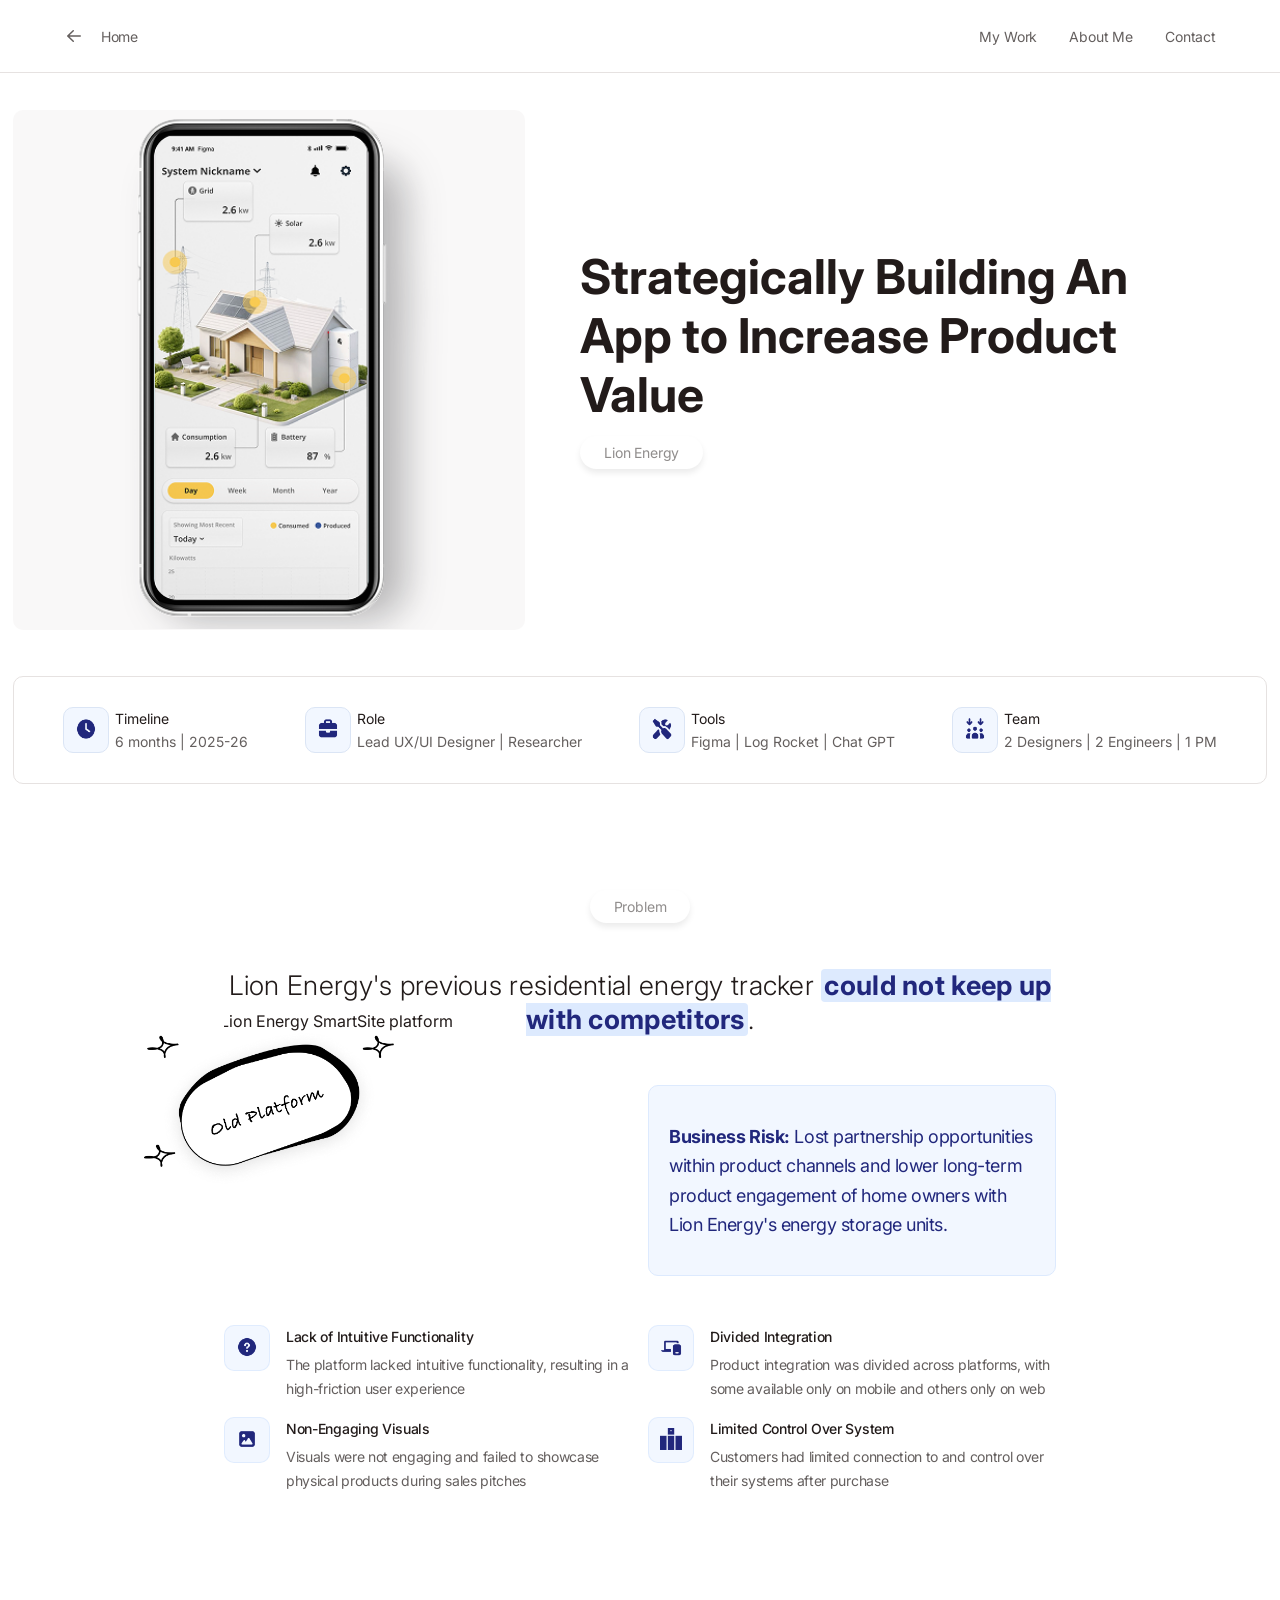
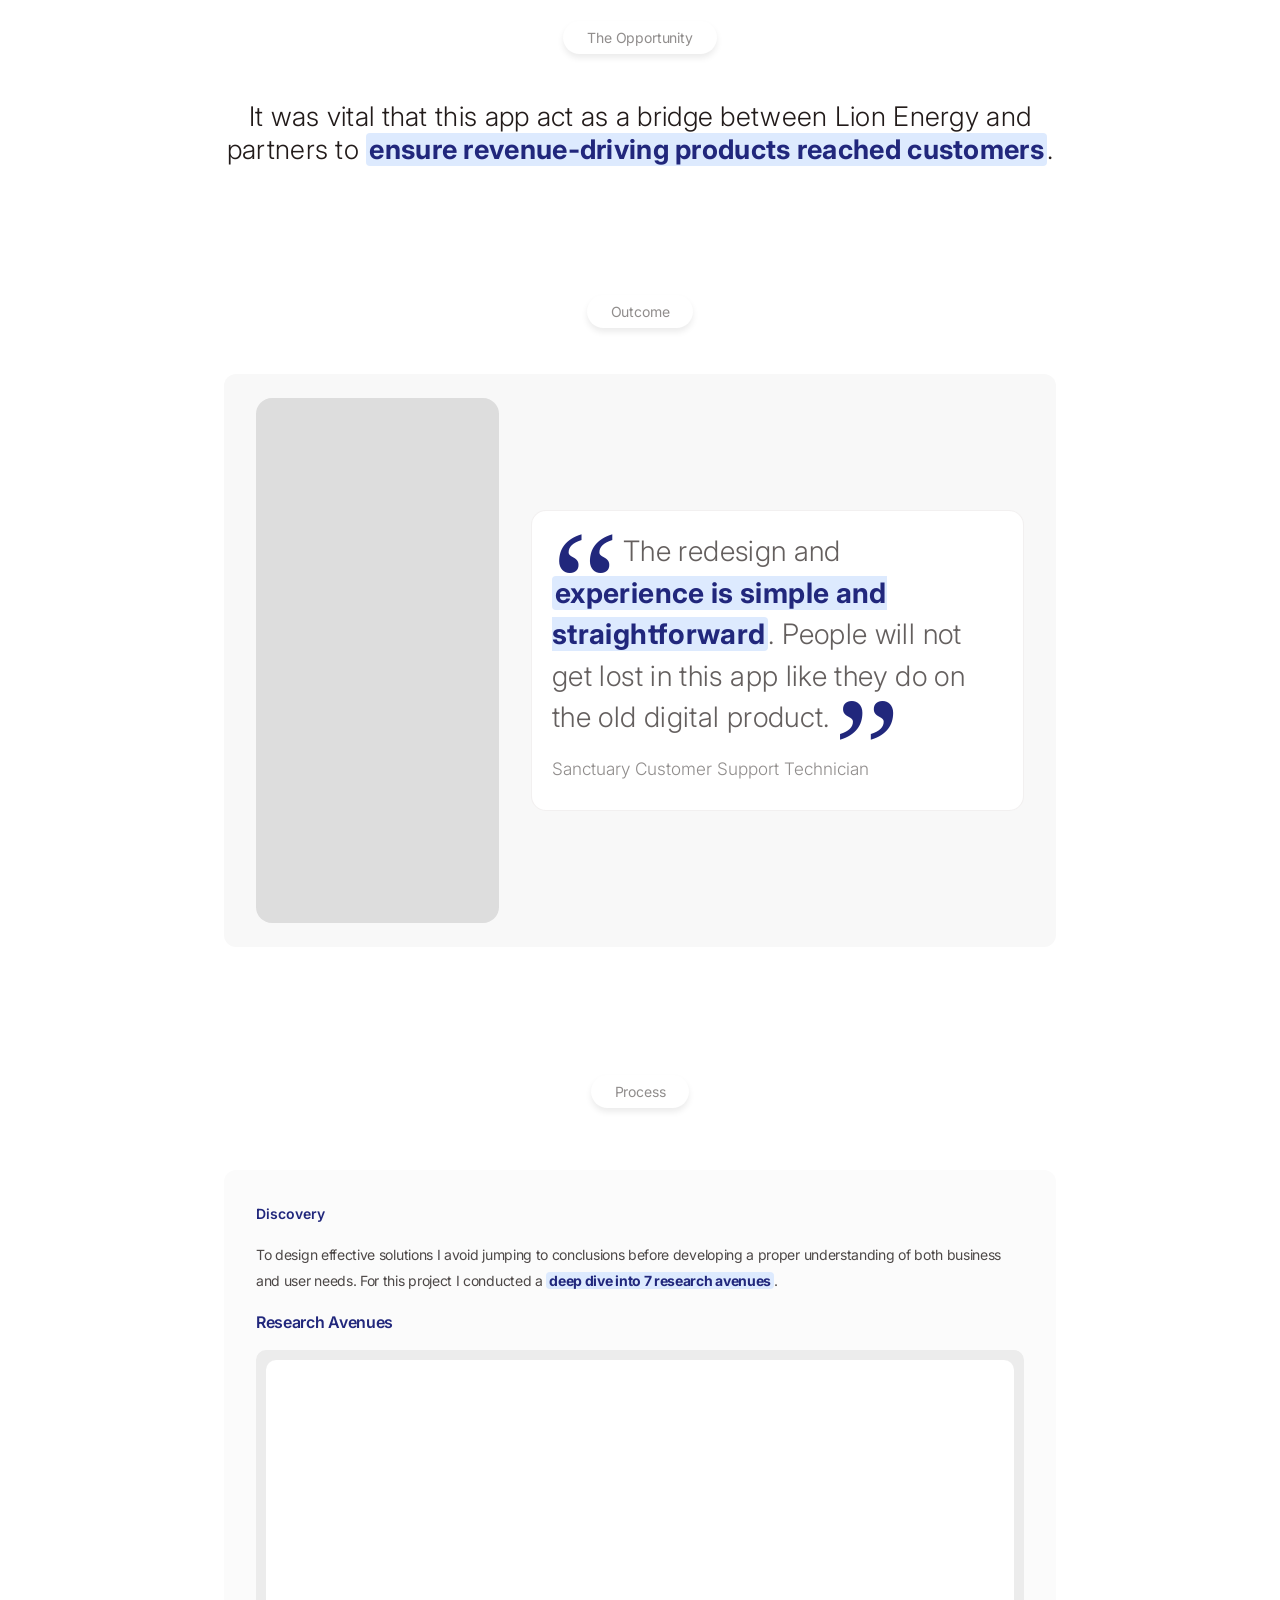
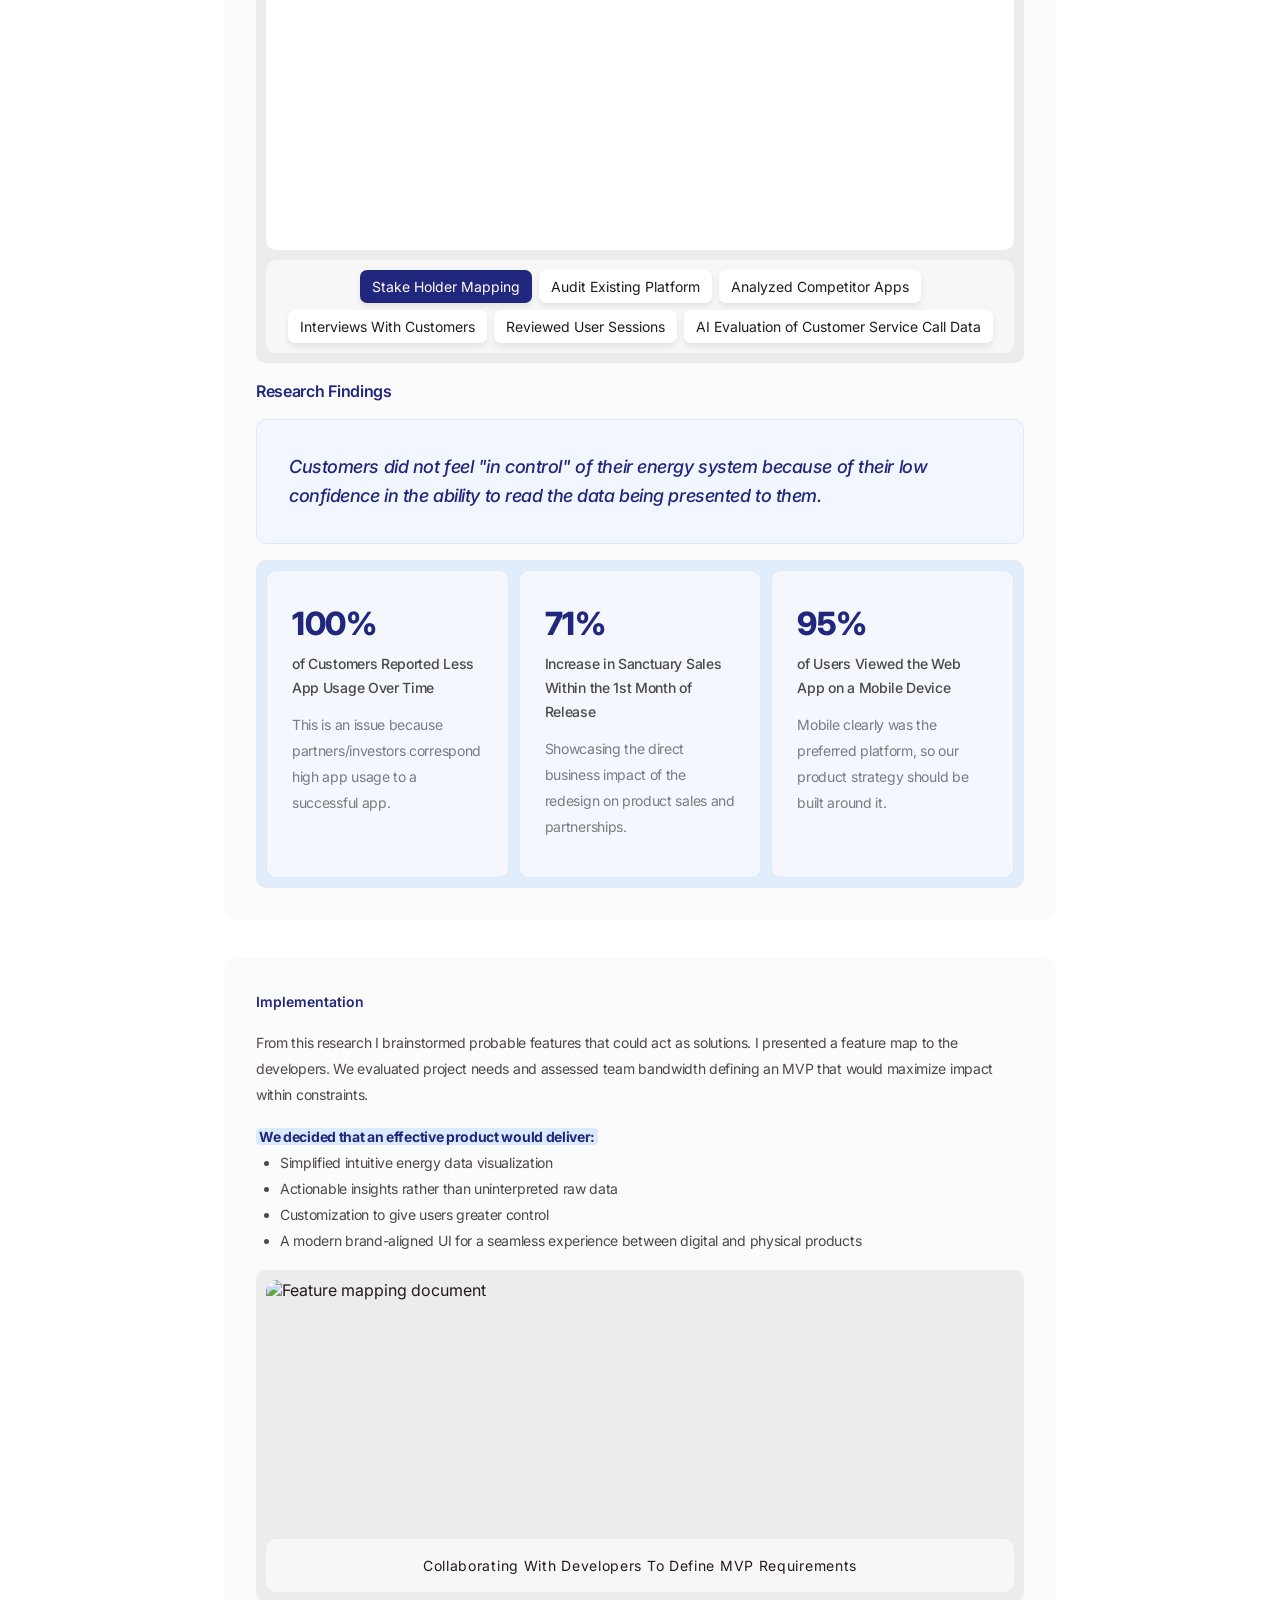
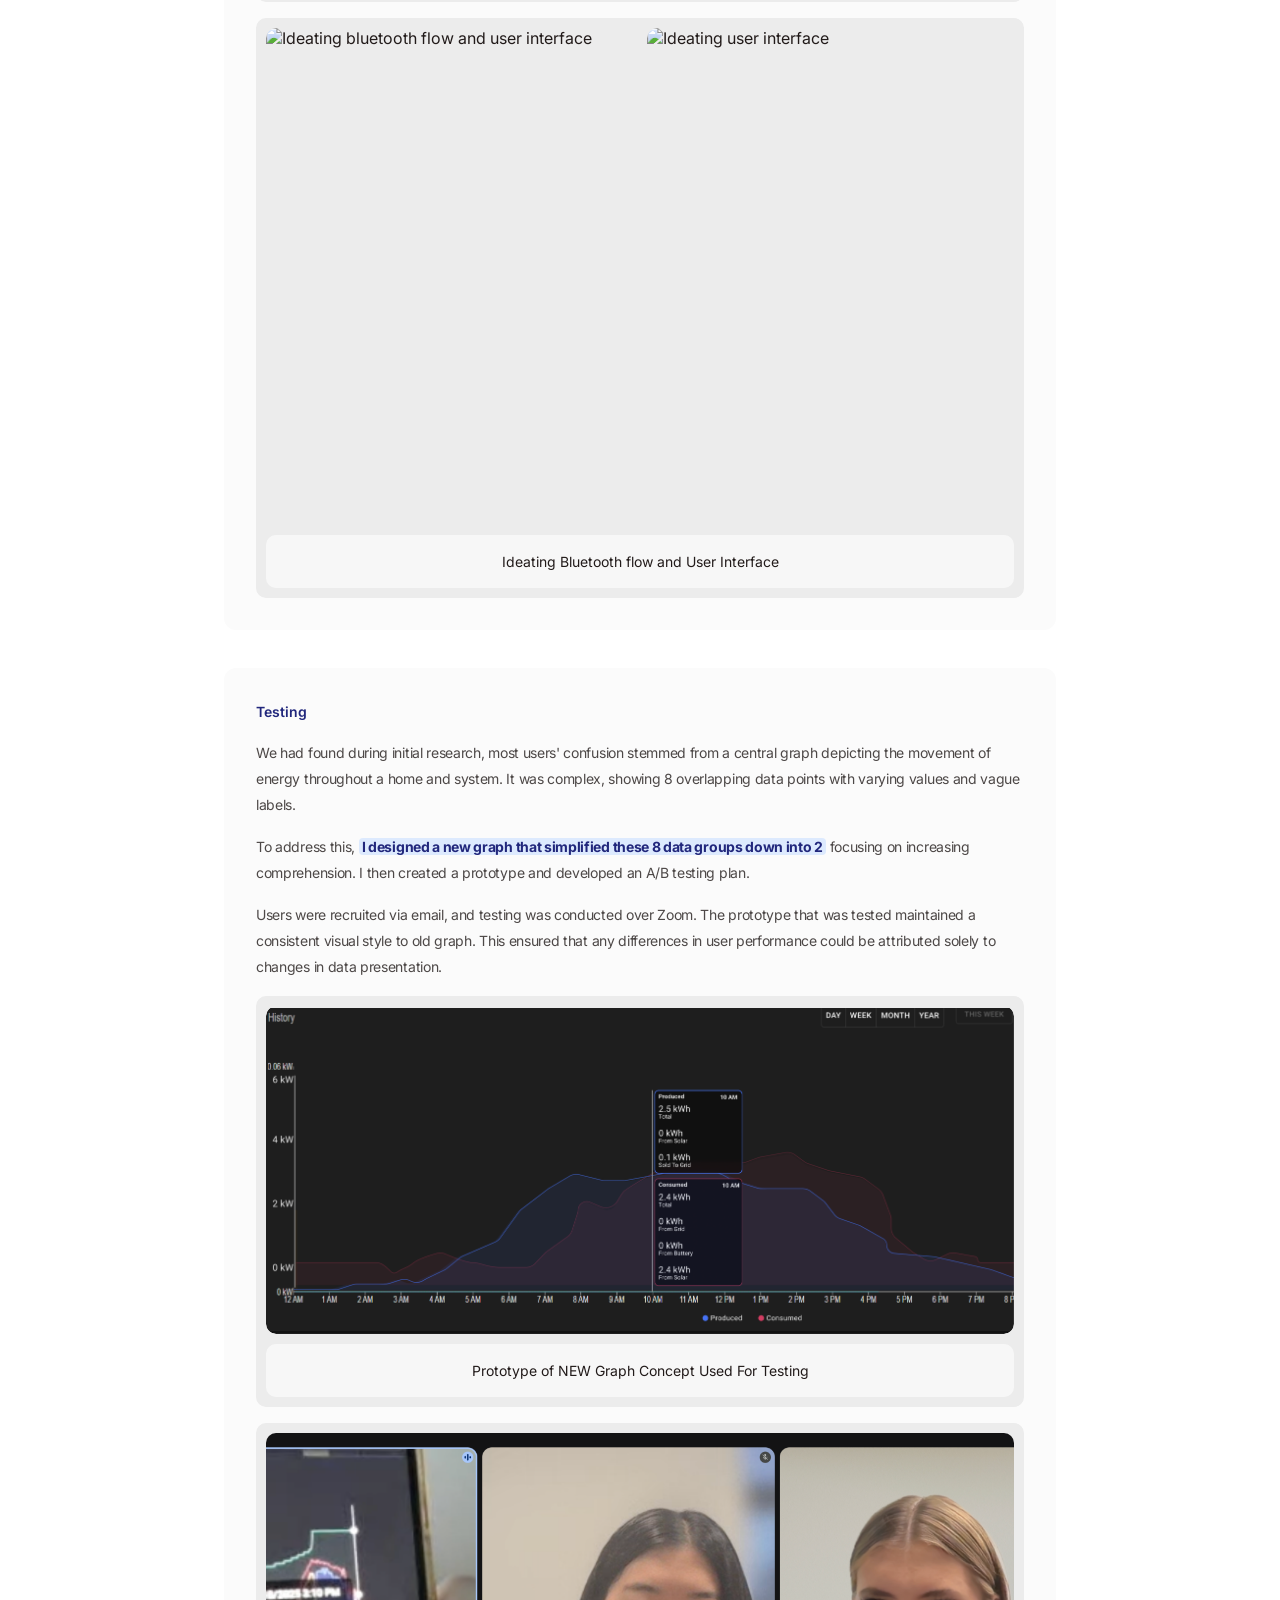
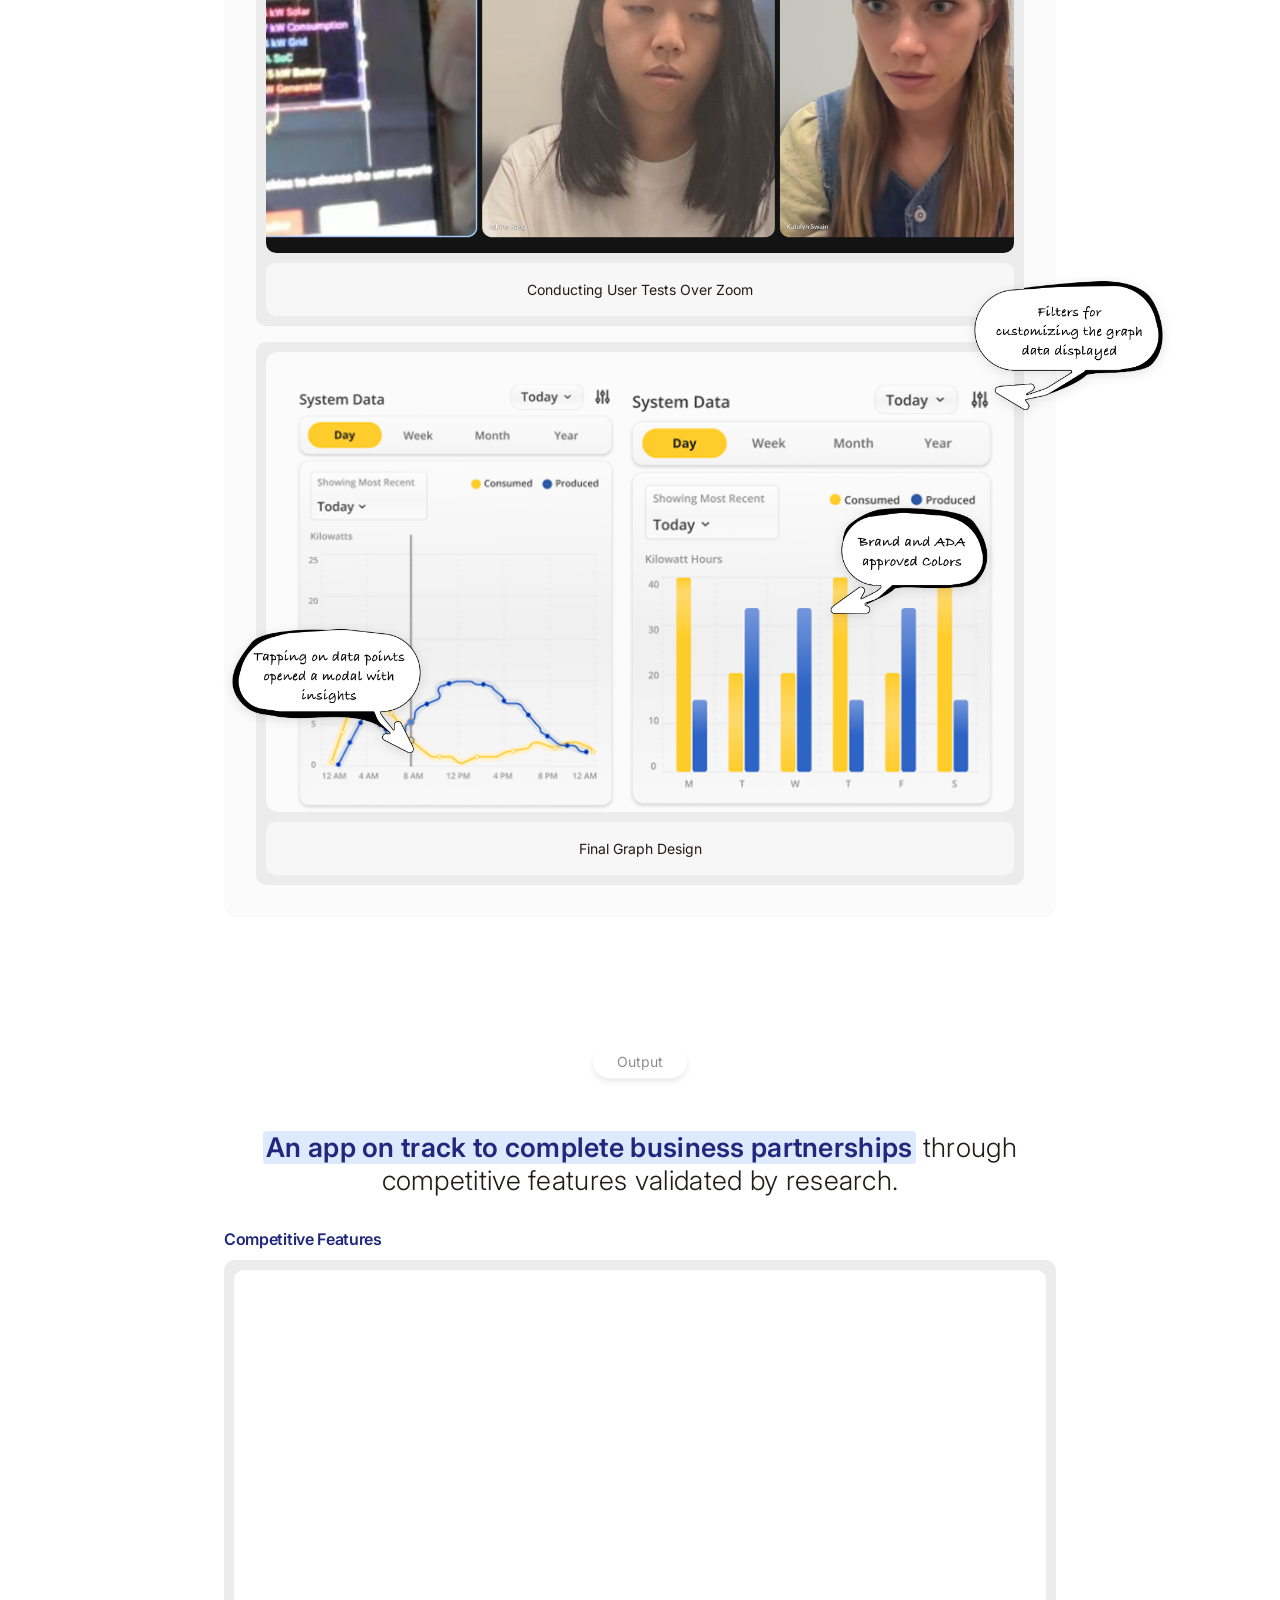
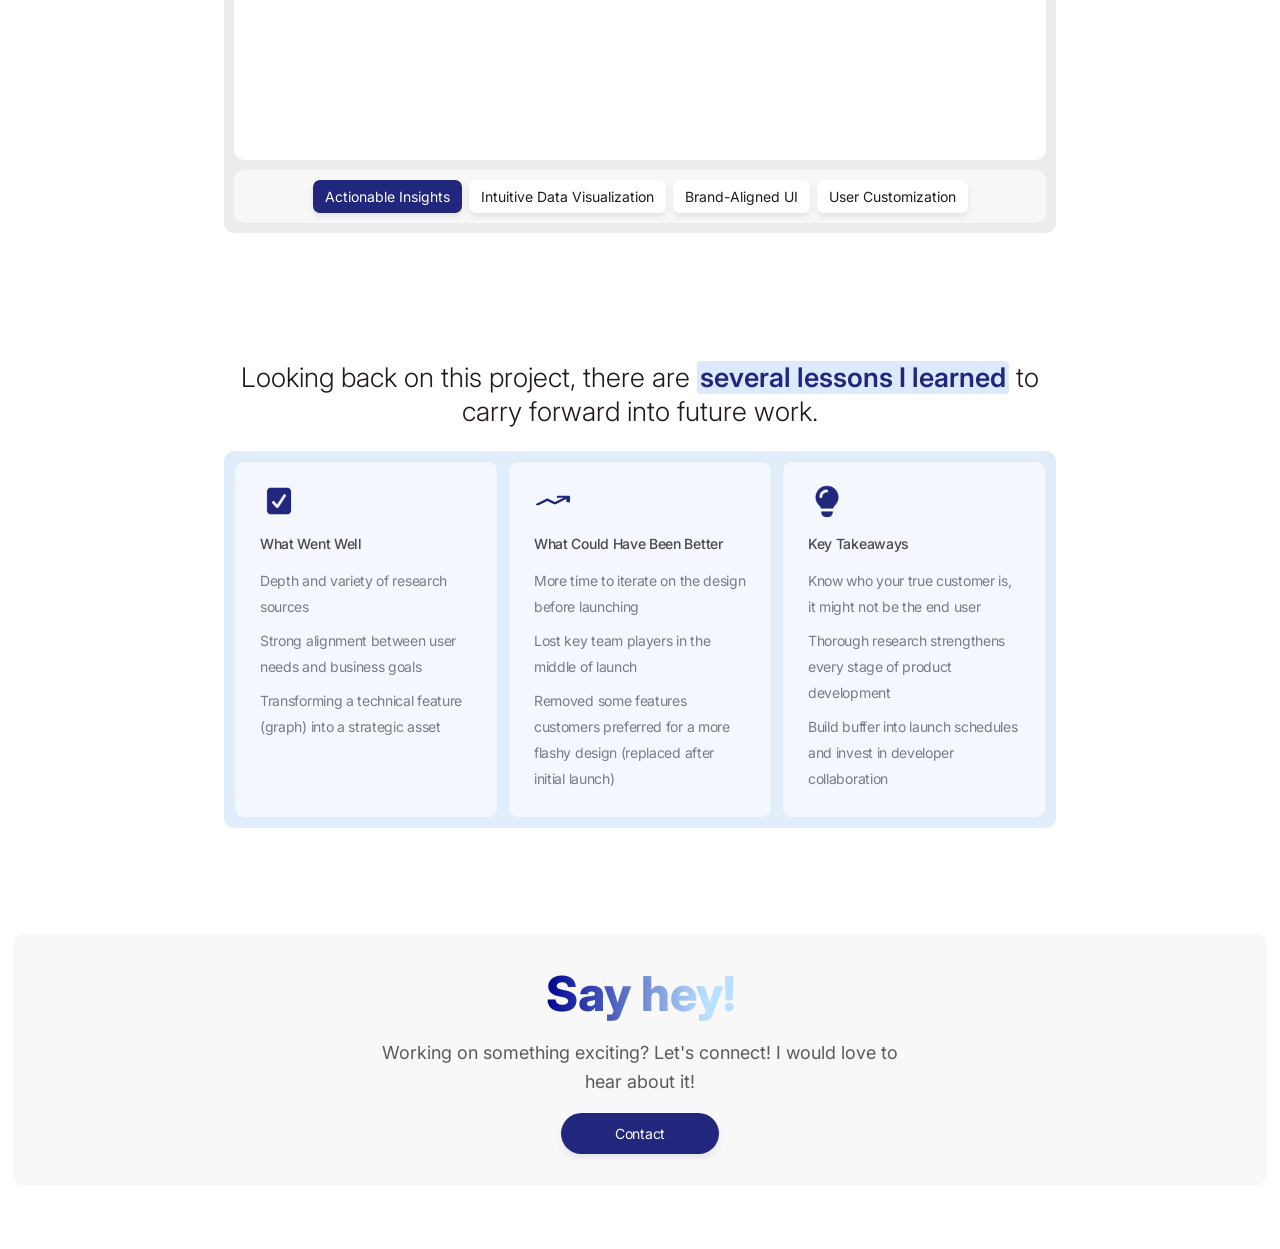
==== lion-energy.html @ 4588ea2a "Initial commit" ====
<!DOCTYPE html>
<html lang="en">
<head>
<meta charset="UTF-8">
<meta name="viewport" content="width=device-width, initial-scale=1.0">
<title>Lion Energy — Product Value | Katelyn.design</title>
<link href="https://fonts.googleapis.com/css2?family=Inter:wght@300;400;500;600;700;800&family=Irish+Grover&display=swap" rel="stylesheet">
<link rel="stylesheet" href="styles.css">
<style>

/* ─── Reset & base ─── */
*, *::before, *::after { box-sizing: border-box; margin: 0; padding: 0; }
body { font-family: 'Inter', sans-serif; background: #fff; color: #221b1a; }
img { display: block; max-width: 100%; }

/* ─── Nav ─── */
.nav {
  display: flex;
  align-items: center;
  justify-content: space-between;
  height: 73px;
  padding: 0 64px;
  border-bottom: 1px solid #e6e2e1;
  background: #fff;
  position: sticky;
  top: 0;
  z-index: 100;
}
.nav__logo {
  display: flex;
  align-items: center;
  gap: 17px;
  font-size: 14px;
  font-weight: 400;
  color: rgba(34,27,26,0.7);
  text-decoration: none;
}
.nav__logo-icon { width: 20px; height: 20px; flex-shrink: 0; }
.nav__links {
  display: flex;
  gap: 32px;
  font-size: 14px;
  color: rgba(34,27,26,0.7);
}
.nav__links a { text-decoration: none; color: inherit; }
.nav__links a:hover { color: #21277c; }

/* ─── Page wrapper ─── */
.case-study {
  display: flex;
  flex-direction: column;
  align-items: center;
  background: #fff;
  width: 100%;
  max-width: 1344px;
  margin: 0 auto;
  gap: 10px;
}

/* ─── Hero ─── */
.cs-hero {
  display: flex;
  align-items: center;
  justify-content: flex-start;
  gap: 55px;
  width: calc(100% - 26px);
  margin: 0 13px;
  padding: 14px 49px 14px 0;
  min-height: 593px;
  overflow: hidden;
  background: #fff;
}
.cs-hero__device {
  display: flex;
  align-items: center;
  justify-content: center;
  width: 512px;
  min-width: 512px;
  height: 520px;
  border-radius: 10px;
  background: linear-gradient(90deg, #f9f8f8 0%, #f9f8f8 100%);
  overflow: hidden;
  flex-shrink: 0;
}
.cs-hero__device img {
  width: auto;
  height: 100%;
  object-fit: contain;
}
.cs-hero__copy {
  display: flex;
  flex-direction: column;
  align-items: flex-start;
  gap: 12px;
  max-width: 709px;
}
.cs-hero__heading {
  font-size: 48px;
  font-weight: 700;
  line-height: normal;
  color: #221b1a;
}
.pill {
  display: inline-block;
  background: #fff;
  box-shadow: 0 4px 6px rgba(0,0,0,0.08);
  border-radius: 9999px;
  padding: 8px 24px;
  font-size: 14px;
  font-weight: 400;
  color: rgba(34,27,26,0.5);
  align-self: flex-start;
  white-space: nowrap;
  position: relative;
  z-index: 1;
}

/* ─── Meta bar ─── */
.cs-meta {
  display: flex;
  align-items: center;
  justify-content: space-between;
  width: calc(100% - 26px);
  margin: 0 13px;
  padding: 14px 49px;
  border: 1px solid #E6E2E1;
  border-radius: 10px;
  min-height: 106px;
  flex-shrink: 0;
}
.cs-meta__item {
  display: flex;
  align-items: center;
  gap: 6px;
  padding: 16px 0;
}
.cs-meta__icon {
  width: 46px;
  height: 46px;
  background: #f2f7ff;
  border: 1px solid #dbe5f5;
  border-radius: 10px;
  display: flex;
  align-items: flex-end;
  justify-content: flex-end;
  padding: 11px;
  flex-shrink: 0;
}
.cs-meta__icon img { width: 24px; height: 24px; }
.cs-meta__text { display: flex; flex-direction: column; gap: 3px; }
.cs-meta__label { font-size: 14px; font-weight: 400; color: #221b1a; line-height: 20px; }
.cs-meta__value { font-size: 14px; font-weight: 400; color: rgba(34,27,26,0.7); line-height: 20px; }

/* ─── Content column ─── */
.cs-content {
  display: flex;
  flex-direction: column;
  gap: 64px;
  padding: 64px 0;
  width: 896px;
}

/* ─── Section card ─── */
.cs-section {
  display: flex;
  flex-direction: column;
  align-items: center;
  gap: 22px;
  padding: 32px;
  background: #fff;
  border-radius: 12px;
  width: 100%;
  position: relative;
}
.cs-section__heading {
  font-size: 27px;
  font-weight: 300;
  line-height: 33.75px;
  letter-spacing: 0.2966px;
  color: #221b1a;
  text-align: center;
  width: 100%;
  position: relative;
  z-index: 1;
}
.cs-section__heading strong { font-weight: 700; color: #21277c; background-color: #ddeafe; border-radius: 4px; padding: 0 3px; }
.cs-section__heading em { font-style: normal; font-weight: 600; color: #21277c; background-color: #ddeafe; border-radius: 4px; padding: 0 3px; }

/* ─── Problem two-col ─── */
.cs-two-col {
  display: flex;
  gap: 22px;
  align-items: center;
  width: 100%;
  height: 244px;
}
.cs-two-col__img {
  position: relative;
  width: 383px;
  min-width: 383px;
  height: 340px;
  border-radius: 10px;
  overflow: hidden;
  flex-shrink: 0;
}
.cs-two-col__img img { width: 100%; height: 100%; object-fit: cover; object-position: left; }

/* ─── Blue callout ─── */
.cs-callout {
  background: #f2f7ff;
  border: 0.5px solid #ddeafe;
  border-radius: 10px;
  padding: 32px;
  flex: 1;
  min-width: 0;
  display: flex;
  align-items: center;
  justify-content: center;
  height: 191px;
}
.cs-callout p {
  font-size: 18px;
  font-weight: 500;
  line-height: 29.25px;
  color: #21277c;
  width: 100%;
}
.cs-callout p strong { font-weight: 700; }

/* ─── Problem items 2x2 ─── */
.cs-problems-2col {
  display: flex;
  gap: 16px;
  width: 100%;
}
.cs-problems-col {
  display: flex;
  flex-direction: column;
  gap: 16px;
  flex: 1;
  min-width: 0;
}
.cs-problem-item {
  display: flex;
  gap: 16px;
  align-items: flex-start;
}
.cs-problem-icon {
  width: 46px;
  height: 46px;
  background: #f2f7ff;
  border: 1px solid rgba(221,234,254,0.81);
  border-radius: 10px;
  display: flex;
  align-items: flex-end;
  justify-content: flex-end;
  padding: 11px;
  flex-shrink: 0;
}
.cs-problem-icon img { width: 24px; height: 24px; object-fit: contain; }
.cs-problem-text { display: flex; flex-direction: column; gap: 4px; flex: 1; min-width: 0; }
.cs-problem-text h4 {
  font-size: 14px;
  font-weight: 500;
  line-height: 24px;
  color: #221b1a;
  letter-spacing: -0.3125px;
}
.cs-problem-text p {
  font-size: 14px;
  font-weight: 400;
  line-height: 24px;
  color: rgba(34,27,26,0.7);
  letter-spacing: -0.3125px;
}

/* ─── Outcome / testimonial ─── */
.cs-testimonial-box {
  background: #f8f8f8;
  border-radius: 12px;
  padding: 24px 32px;
  width: 100%;
  display: flex;
  align-items: stretch;
  justify-content: center;
  gap: 32px;
  position: relative;
}
.cs-testimonial-video {
  width: 243px;
  min-width: 243px;
  height: 525px;
  background: #ddd;
  border-radius: 16px;
  overflow: hidden;
  flex-shrink: 0;
}
.cs-testimonial-video video,
.cs-testimonial-video img { width: 100%; height: 100%; object-fit: cover; }
.cs-testimonial-quote-wrap {
  position: relative;
  flex: 1;
  min-width: 0;
  display: flex;
  flex-direction: column;
  align-items: flex-start;
  justify-content: center;
  background: #fff;
  border: 1px solid rgba(230,226,225,0.5);
  border-radius: 15px;
  padding: 20px;
  align-self: center;
}
.cs-testimonial-open {
  display: inline;
  font-family: 'Irish Grover', cursive;
  font-size: 150px;
  line-height: 0;
  color: #21277c;
  pointer-events: none;
  vertical-align: middle;
  position: relative;
  top: 0.2em;
  margin-right: 4px;
}
.cs-testimonial-close {
  display: inline;
  font-family: 'Irish Grover', cursive;
  font-size: 150px;
  line-height: 0;
  color: #21277c;
  pointer-events: none;
  vertical-align: middle;
  position: relative;
  top: 0.2em;
  margin-left: 4px;
  transform: scaleX(-1);
}
.cs-testimonial-text {
  font-size: 28.182px;
  font-weight: 300;
  line-height: 41.477px;
  color: rgba(34, 27, 26, 0.7);
  text-align: left;
  letter-spacing: 0.3645px;
  position: relative;
  z-index: 1;
  max-width: 440px;
}
.cs-testimonial-text strong { font-weight: 700; color: #21277c; background-color: #ddeafe; border-radius: 4px; padding: 0 3px; }
.cs-testimonial-cite {
  display: block;
  font-size: 17.205px;
  font-weight: 300;
  line-height: 41.477px;
  color: rgba(34, 27, 26, 0.5);
  text-align: left;
  position: relative;
  z-index: 1;
  margin-top: 10px;
}

/* ─── Process section ─── */
.cs-section--process {
  display: flex;
  flex-direction: column;
  gap: 38px;
  align-items: flex-start;
  padding: 32px;
  border-radius: 32px;
  background: #fff;
  width: 100%;
}
.cs-process-label {
  display: flex;
  align-items: center;
  justify-content: center;
  width: 100%;
}
.cs-process-block {
  background: #fbfbfb;
  border-radius: 12px;
  padding: 32px;
  display: flex;
  flex-direction: column;
  gap: 16px;
  width: 100%;
  position: relative;
}
.cs-process-block__title {
  font-size: 14px;
  font-weight: 600;
  color: #221b1a;
  line-height: 24px;
}
.cs-process-block__title--blue { color: #21277c; }
.cs-process-block__body {
  font-size: 14px;
  font-weight: 400;
  color: rgba(34,27,26,0.8);
  line-height: 26px;
  letter-spacing: -0.3125px;
}
.cs-process-block__body strong { font-weight: 700; color: #21277c; background-color: #ddeafe; border-radius: 4px; padding: 0 3px; }

/* body text highlight */
.hl {
  background: rgba(221,234,254,0.81);
  border-radius: 6px;
  padding: 0 3px;
}

/* research findings quote card */
.cs-quote-card {
  background: linear-gradient(90deg, #f2f7ff 0%, #f2f7ff 100%);
  border: 1px solid #ddeafe;
  border-radius: 10px;
  padding: 32px;
  width: 100%;
}
.cs-quote-card p {
  font-size: 18px;
  font-weight: 500;
  font-style: italic;
  line-height: 29.25px;
  color: #21277c;
  letter-spacing: -0.4395px;
}

/* ─── Data stats ─── */
.cs-stats-outer {
  background: #e2edfc;
  border-radius: 10px;
  padding: 10px;
  display: flex;
  gap: 10px;
  width: 100%;
  flex-wrap: wrap;
}
.cs-stat-card {
  background: rgba(255,255,255,0.64);
  border: 1px solid #ddeafe;
  border-radius: 10px;
  padding: 37px 25px 37px 25px;
  flex: 1;
  min-width: 200px;
  display: flex;
  flex-direction: column;
  gap: 12px;
  align-items: flex-start;
  text-align: left;
  height: auto;
}
.cs-stat-card__number {
  font-size: 32px;
  font-weight: 800;
  color: #21277c;
  line-height: 1;
  letter-spacing: -0.44px;
}
.cs-stat-card__label {
  font-size: 14px;
  font-weight: 500;
  color: rgba(34,27,26,0.8);
  line-height: 24px;
  letter-spacing: -0.31px;
  max-width: 221px;
}
.cs-stat-card__desc {
  font-size: 14px;
  font-weight: 400;
  color: rgba(0,0,0,0.5);
  line-height: 26px;
  letter-spacing: -0.31px;
  max-width: 210px;
}

/* ─── Picture / tabs ─── */
.cs-picture {
  background: #ececec;
  border-radius: 10px;
  padding: 10px;
  display: flex;
  flex-direction: column;
  gap: 10px;
  width: 100%;
}
.cs-picture__img {
  width: 100%;
  border-radius: 10px;
  overflow: hidden;
  min-height: 350px;
  position: relative;
  background: #ffffff;
}
.cs-picture__img img {
  width: 100%;
  height: 100%;
  object-fit: cover;
  border-radius: 10px;
  display: block;
}
.cs-picture__tabs {
  background: rgba(255,255,255,0.62);
  border-radius: 10px;
  padding: 10px 14px;
  display: flex;
  flex-wrap: wrap;
  gap: 7px;
  align-items: center;
  justify-content: center;
}
.cs-tab {
  background: #fff;
  box-shadow: 0 4px 6px rgba(0,0,0,0.08);
  border-radius: 7px;
  padding: 8px 12px;
  font-size: 14px;
  font-weight: 400;
  color: #221b1a;
  cursor: pointer;
  border: none;
  white-space: nowrap;
  font-family: 'Inter', sans-serif;
  text-align: center;
}
.cs-tab.active {
  background: #21277c;
  color: #fff;
}

/* ─── Implementation image blocks ─── */
.cs-img-block {
  background: #ececec;
  border-radius: 10px;
  padding: 10px;
  display: flex;
  flex-direction: column;
  gap: 10px;
  width: 100%;
  overflow: hidden;
}
.cs-img-block__row {
  display: flex;
  gap: 14px;
  align-items: flex-start;
  width: 100%;
}
.cs-img-block__img {
  flex: 1;
  min-width: 0;
  border-radius: 10px;
  overflow: hidden;
}
.cs-img-block__img img {
  width: 100%;
  object-fit: cover;
  border-radius: 10px;
  display: block;
}
.cs-img-block__caption {
  background: rgba(255,255,255,0.62);
  border-radius: 10px;
  padding: 18px 24px;
  display: flex;
  justify-content: center;
  align-items: center;
}
.cs-img-block__caption span {
  font-size: 14px;
  font-weight: 400;
  color: #221b1a;
}

/* ─── Decision list ─── */
.cs-decision-list {
  font-size: 14px;
  font-weight: 400;
  color: rgba(34,27,26,0.8);
  line-height: 26px;
  letter-spacing: -0.3125px;
  width: 100%;
}
.cs-decision-list strong { font-weight: 700; color: #21277c; background-color: #ddeafe; border-radius: 4px; padding: 0 3px; }
.cs-decision-list ul { padding-left: 24px; }
.cs-decision-list li { margin-bottom: 0; }

/* ─── Output section ─── */
.cs-section--output {
  display: flex;
  flex-direction: column;
  align-items: center;
  gap: 29px;
  padding: 32px;
  border-radius: 12px;
  width: 100%;
  position: relative;
}
.cs-output__heading {
  font-size: 27px;
  font-weight: 300;
  line-height: 33.75px;
  letter-spacing: 0.2966px;
  color: #221b1a;
  text-align: center;
  width: 828px;
  position: relative;
  z-index: 1;
}
.cs-output__heading strong { font-weight: 600; color: #21277c; background-color: #ddeafe; border-radius: 4px; padding: 0 3px; }

/* ─── Retrospective ─── */
.cs-retro-section {
  display: flex;
  flex-direction: column;
  gap: 22px;
  align-items: center;
  padding: 32px;
  background: #fff;
  border-radius: 12px;
  width: 100%;
  position: relative;
}
.cs-retro-section__heading {
  font-size: 27px;
  font-weight: 300;
  line-height: 33.75px;
  color: #221b1a;
  text-align: center;
  width: 100%;
  position: relative;
  z-index: 1;
}
.cs-retro-section__heading strong { font-weight: 600; color: #21277c; background-color: #ddeafe; border-radius: 4px; padding: 0 3px; }
.cs-retro-grid {
  display: flex;
  gap: 10px;
  width: 100%;
  background: #e2edfc;
  border-radius: 10px;
  padding: 10px;
}
.cs-retro-card {
  background: rgba(255,255,255,0.64);
  border: 1px solid #ddeafe;
  border-radius: 10px;
  padding: 20px 25px 25px;
  flex: 1;
  min-width: 0;
  display: flex;
  flex-direction: column;
  align-items: flex-start;
  gap: 12px;
  min-height: 200px;
}
.cs-retro-card h4 {
  font-size: 14px;
  font-weight: 500;
  color: rgba(34,27,26,0.8);
  line-height: 24px;
  letter-spacing: -0.31px;
}
.cs-retro-card ul {
  list-style: none;
  display: flex;
  flex-direction: column;
  gap: 8px;
}
.cs-retro-card ul li {
  font-size: 14px;
  font-weight: 400;
  color: rgba(0,0,0,0.5);
  line-height: 26px;
  letter-spacing: -0.31px;
  padding-left: 0;
  position: relative;
}
.cs-retro-card ul li::before {
  content: none;
}
.cs-retro-icon--shift { margin-left: -5px; }
.cs-retro-icon {
  width: 38px;
  height: 38px;
  object-fit: contain;
  flex-shrink: 0;
  margin-left: 0;
}

/* ─── Say Hey CTA ─── */
.cs-cta {
  display: flex;
  flex-direction: column;
  align-items: center;
  gap: 16px;
  padding: 31px 32px;
  width: 100%;
  background: #f8f8f8;
  border-radius: 10px;
  text-align: center;
  box-sizing: border-box;
}
.cs-cta__hey {
  font-size: 48px;
  font-weight: 800;
  font-style: normal;
  background: linear-gradient(90deg, #000592, #b9e0ff 85.096%);
  -webkit-background-clip: text;
  background-clip: text;
  color: transparent;
  line-height: 1.2;
}
.cs-cta__sub {
  font-size: 18px;
  font-weight: 400;
  color: #5b5b5b;
  line-height: 29.25px;
  max-width: 525px;
}
.btn-primary {
  display: inline-flex;
  align-items: center;
  justify-content: center;
  background: #21277c;
  color: #fff;
  font-size: 14px;
  font-weight: 400;
  letter-spacing: -0.3125px;
  padding: 12px 54px;
  border-radius: 9999px;
  text-decoration: none;
  box-shadow: 0 4px 6px rgba(0,0,0,0.08);
  white-space: nowrap;
  font-family: 'Inter', sans-serif;
  border: none;
  cursor: pointer;
}
.btn-primary:hover { background: #1a1f63; }

/* ─── Footer ─── */
.cs-footer {
  width: 100%;
  padding: 28px 32px;
  border-top: 1px solid #e6e2e1;
  display: flex;
  justify-content: center;
}
.cs-footer__inner {
  display: flex;
  align-items: center;
  gap: 17px;
  font-size: 14px;
  font-weight: 400;
  color: #221b1a;
  text-decoration: none;
}
.cs-footer__icon { width: 20px; height: 20px; }

/* ─── Section heading label (pill) centred ─── */
.section-label-center {
  display: flex;
  justify-content: center;
  width: 100%;
}

/* ─── Opportunity section ─── */
.cs-section--opportunity {
  display: flex;
  flex-direction: column;
  align-items: center;
  gap: 22px;
  padding: 32px;
  background: #fff;
  border-radius: 12px;
  width: 100%;
}

/* ─── Footnote ─── */
.cs-footnote {
  font-size: 14px;
  font-weight: 400;
  line-height: 26px;
  color: rgba(0,0,0,0.9);
  width: 100%;
  letter-spacing: -0.3125px;
}

</style>
</head>
<body>

<!-- ─── Navigation ─── -->
<header class="nav">
  <a href="index.html" class="nav__logo">
    <svg class="nav__logo-icon" xmlns="http://www.w3.org/2000/svg" viewBox="0 0 20 20" fill="currentColor" aria-hidden="true">
      <path fill-rule="evenodd" d="M17 10a.75.75 0 0 1-.75.75H5.612l4.158 3.96a.75.75 0 1 1-1.04 1.08l-5.5-5.25a.75.75 0 0 1 0-1.08l5.5-5.25a.75.75 0 1 1 1.04 1.08L5.612 9.25H16.25A.75.75 0 0 1 17 10Z" clip-rule="evenodd"/>
    </svg>
    Home
  </a>
  <nav class="nav__links">
    <a href="index.html#work">My Work</a>
    <a href="index.html#about">About Me</a>
    <a href="index.html#contact">Contact</a>
  </nav>
</header>

<main class="case-study">

  <!-- ─── Hero ─── -->
  <section class="cs-hero">
    <div class="cs-hero__device">
      <img src="assets/technician app cover 1.png" alt="Lion Energy technician app cover">
    </div>
    <div class="cs-hero__copy">
      <h1 class="cs-hero__heading">Strategically Building An App to Increase Product Value</h1>
      <span class="pill">Lion Energy</span>
    </div>
  </section>

  <!-- ─── Meta bar ─── -->
  <div class="cs-meta">
    <div class="cs-meta__item">
      <div class="cs-meta__icon">
        <img src="assets/Property 1=clock-solid-full 1.png" alt="">
      </div>
      <div class="cs-meta__text">
        <span class="cs-meta__label">Timeline</span>
        <span class="cs-meta__value">6 months | 2025-26</span>
      </div>
    </div>
    <div class="cs-meta__item">
      <div class="cs-meta__icon">
        <img src="assets/Property 1=briefcase-solid-full 1.png" alt="">
      </div>
      <div class="cs-meta__text">
        <span class="cs-meta__label">Role</span>
        <span class="cs-meta__value">Lead UX/UI Designer | Researcher</span>
      </div>
    </div>
    <div class="cs-meta__item" style="white-space: nowrap;">
      <div class="cs-meta__icon">
        <img src="assets/Property 1=screwdriver-wrench-solid-full 1.png" alt="">
      </div>
      <div class="cs-meta__text">
        <span class="cs-meta__label">Tools</span>
        <span class="cs-meta__value">Figma | Log Rocket | Chat GPT</span>
      </div>
    </div>
    <div class="cs-meta__item">
      <div class="cs-meta__icon">
        <img src="assets/Property 1=arrows-down-to-people-solid-full 1.png" alt="">
      </div>
      <div class="cs-meta__text">
        <span class="cs-meta__label">Team</span>
        <span class="cs-meta__value">2 Designers | 2 Engineers | 1 PM</span>
      </div>
    </div>
  </div>

  <!-- ─── Content column ─── -->
  <div class="cs-content">

    <!-- ── Problem ── -->
    <section class="cs-section">
      <div class="section-label-center"><span class="pill">Problem</span></div>
      <p class="cs-section__heading">
        Lion Energy's previous residential energy tracker <strong>could not keep up with competitors</strong>.
      </p>

      <div class="cs-two-col" style="position: relative;">
        <img src="assets/UX/Old Platfrom.png" alt="Old Platform annotation" style="position: absolute; top: -30px; left: -80px; width: 250px; pointer-events: none; z-index: 2;">
        <div class="cs-two-col__img" style="width: 402px; min-width: 402px;">
          <img src="https://www.figma.com/api/mcp/asset/9d1d8a10-4607-45ed-8626-017160911353" alt="Old Lion Energy SmartSite platform" style="position: relative; left: -50px; width: calc(100% + 50px); height: 100%; object-fit: contain; object-position: left;">
        </div>
        <div class="cs-callout" style="padding: 20px; overflow: hidden;">
          <p style="font-size: 18px; font-weight: 400; line-height: 29.25px; letter-spacing: -0.4395px; color: #21277c; word-break: break-word;"><strong style="font-weight: 700;">Business Risk:</strong> Lost partnership opportunities within product channels and lower long-term product engagement of home owners with Lion Energy's energy storage units.</p>
        </div>
      </div>

      <!-- 2×2 problem grid -->
      <div class="cs-problems-2col">
        <div class="cs-problems-col">
          <div class="cs-problem-item">
            <div class="cs-problem-icon">
              <img src="assets/Property 1=circle-question-solid-full 1.png" alt="">
            </div>
            <div class="cs-problem-text">
              <h4>Lack of Intuitive Functionality</h4>
              <p>The platform lacked intuitive functionality, resulting in a high-friction user experience</p>
            </div>
          </div>
          <div class="cs-problem-item">
            <div class="cs-problem-icon">
              <img src="assets/Property 1=image-solid-full 1.png" alt="">
            </div>
            <div class="cs-problem-text">
              <h4>Non-Engaging Visuals</h4>
              <p>Visuals were not engaging and failed to showcase physical products during sales pitches</p>
            </div>
          </div>
        </div>
        <div class="cs-problems-col">
          <div class="cs-problem-item">
            <div class="cs-problem-icon">
              <img src="assets/Property 1=Devices.png" alt="">
            </div>
            <div class="cs-problem-text">
              <h4>Divided Integration</h4>
              <p>Product integration was divided across platforms, with some available only on mobile and others only on web</p>
            </div>
          </div>
          <div class="cs-problem-item">
            <div class="cs-problem-icon">
              <img src="assets/Property 1=Sanctuary.png" alt="">
            </div>
            <div class="cs-problem-text">
              <h4>Limited Control Over System</h4>
              <p>Customers had limited connection to and control over their systems after purchase</p>
            </div>
          </div>
        </div>
      </div>
    </section>

    <!-- ── The Opportunity ── -->
    <section class="cs-section--opportunity">
      <div class="section-label-center"><span class="pill">The Opportunity</span></div>
      <p class="cs-section__heading">
        It was vital that this app act as a bridge between Lion Energy and partners to <strong>ensure revenue-driving products reached customers</strong>.
      </p>
    </section>

    <!-- ── Outcome ── -->
    <section class="cs-section">
      <div class="section-label-center"><span class="pill">Outcome</span></div>
      <div class="cs-testimonial-box">
        <div class="cs-testimonial-video">
          <video src="assets/Smart Opening Loading Page.mp4" autoplay loop muted playsinline style="width:100%;height:100%;object-fit:cover;"></video>
        </div>
        <div class="cs-testimonial-quote-wrap">
          <p class="cs-testimonial-text">
            <span class="cs-testimonial-open">&ldquo;</span>The redesign and <strong>experience is simple and straightforward</strong>. People will not get lost in this app like they do on the old digital product.<span class="cs-testimonial-close">&rdquo;</span>
          </p>
          <span class="cs-testimonial-cite">Sanctuary Customer Support Technician</span>
        </div>
      </div>
    </section>

    <!-- ── Process ── -->
    <section class="cs-section--process">

      <div class="cs-process-label">
        <span class="pill">Process</span>
      </div>

      <!-- Discovery -->
      <div class="cs-process-block" style="position:relative; overflow:visible;">
        <img src="https://www.figma.com/api/mcp/asset/a8ca1b21-a39b-4a1c-9b80-c23f3a1de206" alt="" aria-hidden="true" style="position:absolute; top:-160px; right:-190px; width:250px; pointer-events:none;">
        <p class="cs-process-block__title cs-process-block__title--blue">Discovery</p>
        <div class="cs-process-block__body">
          <p>To design effective solutions I avoid jumping to conclusions before developing a proper understanding of both business and user needs. For this project I conducted a <strong>deep dive into 7 research avenues</strong>.</p>
        </div>

        <p style="font-size:16px; font-weight:600; line-height:24px; color:#21277c; letter-spacing:-0.3125px;">Research Avenues</p>

        <!-- Research Avenues tabs picture -->
        <div class="cs-picture" id="research-picture">
          <div class="cs-picture__img" style="height:490px;" id="research-img-wrap">
            <div class="cs-research-slide visible" data-index="0" style="width:100%;height:100%;position:absolute;inset:0;opacity:1;transition:opacity 0.3s;">
              <img src="https://www.figma.com/api/mcp/asset/4d6c29f2-0b34-494c-9f79-1d8480370b76" alt="Stakeholder Mapping research session" style="width:100%;max-width:none;height:152.79%;object-fit:cover;border-radius:10px;position:absolute;top:-14.46%;left:0;">
            </div>
            <div class="cs-research-slide" data-index="1" style="width:100%;height:100%;position:absolute;inset:0;opacity:0;transition:opacity 0.3s;background:#fff;border-radius:10px;">
              <img src="https://www.figma.com/api/mcp/asset/38b4b610-5a07-48a1-a5cd-bf1ec78ff0ca" alt="Audit Existing Platform" style="width:100%;height:99.09%;object-fit:cover;border-radius:10px;position:absolute;top:-2.57%;left:0;">
            </div>
            <div class="cs-research-slide" data-index="2" style="width:100%;height:100%;position:absolute;inset:0;opacity:0;transition:opacity 0.3s;background:#fff;border-radius:10px;">
              <img src="https://www.figma.com/api/mcp/asset/dd4b6d47-ab49-45dc-bed7-356ef869a40d" alt="Analyzed Competitor Apps" style="width:100%;height:100%;object-fit:contain;border-radius:10px;">
            </div>
            <div class="cs-research-slide" data-index="3" style="width:100%;height:100%;position:absolute;inset:0;opacity:0;transition:opacity 0.3s;">
              <img src="https://www.figma.com/api/mcp/asset/58c9fc1a-d250-4431-b02a-be6c41c64311" alt="Interviews with Customers" style="width:145.2%;max-width:none;height:135.53%;object-fit:cover;border-radius:10px;position:absolute;top:-19.18%;left:-31.12%;">
            </div>
            <div class="cs-research-slide" data-index="4" style="width:100%;height:100%;position:absolute;inset:0;opacity:0;transition:opacity 0.3s;">
              <img src="https://www.figma.com/api/mcp/asset/233575b8-d456-482f-937c-e50d34e1570f" alt="Reviewed User Sessions" style="width:108.82%;max-width:none;height:101.58%;object-fit:cover;border-radius:10px;position:absolute;top:0;left:0;">
            </div>
            <div class="cs-research-slide" data-index="5" style="width:100%;height:100%;position:absolute;inset:0;opacity:0;transition:opacity 0.3s;">
              <img src="https://www.figma.com/api/mcp/asset/70dc6c55-25f9-491e-8343-52351c1e5ce5" alt="AI Evaluation of Customer Service Call Data" style="width:108.82%;max-width:none;height:101.58%;object-fit:cover;border-radius:10px;position:absolute;top:0;left:-4.42%;">
            </div>
          </div>
          <div class="cs-picture__tabs" id="research-tabs">
            <button class="cs-tab active" data-index="0">Stake Holder Mapping</button>
            <button class="cs-tab" data-index="1">Audit Existing Platform</button>
            <button class="cs-tab" data-index="2">Analyzed Competitor Apps</button>
            <button class="cs-tab" data-index="3">Interviews With Customers</button>
            <button class="cs-tab" data-index="4">Reviewed User Sessions</button>
            <button class="cs-tab" data-index="5">AI Evaluation of Customer Service Call Data</button>
          </div>
        </div>

        <p style="font-size:16px; font-weight:600; line-height:24px; color:#21277c; letter-spacing:-0.3125px; position:relative;">
          <img src="https://www.figma.com/api/mcp/asset/7ecca87a-f0f4-43bc-8728-82ebed273cc2" alt="" aria-hidden="true" style="position:absolute; left:-200px; top:-100px; width:300px; pointer-events:none; max-width:none;">
          Research Findings
        </p>

        <div class="cs-quote-card">
          <p>Customers did not feel "in control" of their energy system because of their low confidence in the ability to read the data being presented to them.</p>
        </div>

        <!-- Data stats -->
        <div class="cs-stats-outer">
          <div class="cs-stat-card">
            <div class="cs-stat-card__number">100%</div>
            <p class="cs-stat-card__label">of Customers Reported Less App Usage Over Time</p>
            <p class="cs-stat-card__desc">This is an issue because partners/investors correspond high app usage to a successful app.</p>
          </div>
          <div class="cs-stat-card">
            <div class="cs-stat-card__number">71%</div>
            <p class="cs-stat-card__label">Increase in Sanctuary Sales Within the 1st Month of Release</p>
            <p class="cs-stat-card__desc">Showcasing the direct business impact of the redesign on product sales and partnerships.</p>
          </div>
          <div class="cs-stat-card">
            <div class="cs-stat-card__number">95%</div>
            <p class="cs-stat-card__label">of Users Viewed the Web App on a Mobile Device</p>
            <p class="cs-stat-card__desc">Mobile clearly was the preferred platform, so our product strategy should be built around it.</p>
          </div>
        </div>
      </div>

      <!-- Implementation -->
      <div class="cs-process-block">
        <p class="cs-process-block__title cs-process-block__title--blue">Implementation</p>
        <p class="cs-process-block__body">
          From this research I brainstormed probable features that could act as solutions. I presented a feature map to the developers. We evaluated project needs and assessed team bandwidth defining an MVP that would maximize impact within constraints.
        </p>

        <div class="cs-decision-list">
          <p><strong>We decided that an effective product would deliver:</strong></p>
          <ul>
            <li>Simplified intuitive energy data visualization</li>
            <li>Actionable insights rather than uninterpreted raw data</li>
            <li>Customization to give users greater control</li>
            <li>A modern brand-aligned UI for a seamless experience between digital and physical products</li>
          </ul>
        </div>

        <!-- Feature map / MVP images -->
        <div class="cs-img-block">
          <div class="cs-img-block__row">
            <div class="cs-img-block__img" style="flex:1 0 0; min-width:0; position:relative; border-radius:10px; overflow:hidden; aspect-ratio:686.72/465.01;">
              <img src="https://www.figma.com/api/mcp/asset/4bc4fbed-400e-4412-a608-0324cea8540d" alt="Feature mapping document" style="position:absolute; top:0; left:0; width:100%; height:110.76%; max-width:none; object-fit:cover; border-radius:10px;">
            </div>
            <div class="cs-img-block__img" style="flex:1 0 0; min-width:0; position:relative; border-radius:10px; overflow:hidden; aspect-ratio:685.24/466.15;">
              <img src="https://www.figma.com/api/mcp/asset/33f9c384-b5a6-4020-87ce-dfd4baa7aeb0" alt="MVP scoping document" style="position:absolute; top:-31.05%; left:-19.49%; width:138.26%; height:163.12%; max-width:none; object-fit:cover; border-radius:10px;">
            </div>
          </div>
          <div class="cs-img-block__caption">
            <span style="letter-spacing:0.05em;">Collaborating With Developers To Define MVP Requirements</span>
          </div>
        </div>

        <!-- Ideation / bluetooth flow images -->
        <div class="cs-img-block">
          <div class="cs-img-block__row">
            <div class="cs-img-block__img">
              <img src="https://www.figma.com/api/mcp/asset/541e75c0-0594-46fd-910a-4b23f6858a83" alt="Ideating bluetooth flow and user interface" style="height:497px; object-fit:cover;">
            </div>
            <div class="cs-img-block__img">
              <img src="https://www.figma.com/api/mcp/asset/f891b5c0-6510-4cef-a00c-907ef50cc64f" alt="Ideating user interface" style="height:497px; object-fit:cover;">
            </div>
          </div>
          <div class="cs-img-block__caption">
            <span>Ideating Bluetooth flow and User Interface</span>
          </div>
        </div>
      </div>

      <!-- Testing -->
      <div class="cs-process-block">
        <p class="cs-process-block__title cs-process-block__title--blue">Testing</p>
        <p class="cs-process-block__body">
          We had found during initial research, most users' confusion stemmed from a central graph depicting the movement of energy throughout a home and system. It was complex, showing 8 overlapping data points with varying values and vague labels.
        </p>
        <p class="cs-process-block__body">
          To address this, <strong>I designed a new graph that simplified these 8 data groups down into 2</strong> focusing on increasing comprehension. I then created a prototype and developed an A/B testing plan.
        </p>
        <p class="cs-process-block__body">
          Users were recruited via email, and testing was conducted over Zoom. The prototype that was tested maintained a consistent visual style to old graph. This ensured that any differences in user performance could be attributed solely to changes in data presentation.
        </p>

        <!-- Prototype image -->
        <div class="cs-img-block">
          <div class="cs-img-block__row">
            <div class="cs-img-block__img">
              <img src="assets/UX/Frame%203328.png" alt="Prototype of new graph concept used for testing">
            </div>
          </div>
          <div class="cs-img-block__caption">
            <span>Prototype of NEW Graph Concept Used For Testing</span>
          </div>
        </div>

        <!-- Zoom testing image -->
        <div class="cs-img-block">
          <div class="cs-img-block__row">
            <div class="cs-img-block__img" style="position:relative; aspect-ratio:761.603/427.006; overflow:hidden;">
              <img src="assets/zoom-user-testing.png" alt="Conducting user tests over Zoom" style="position:absolute; width:131.64%; height:147.97%; left:-20.93%; top:-21.75%; object-fit:cover; max-width:none;">
            </div>
          </div>
          <div class="cs-img-block__caption">
            <span>Conducting User Tests Over Zoom</span>
          </div>
        </div>

        <!-- Final graph image with annotations -->
        <div class="cs-img-block" style="position:relative; overflow:visible;">
          <div class="cs-img-block__row">
            <div class="cs-img-block__img">
              <img src="assets/graph final image .png" alt="Final graph design" style="width:100%; display:block; border-radius:12px;">
            </div>
          </div>
          <!-- Group 6: Tapping on data points -->
          <img src="assets/UX/Group 6.png" alt="Tapping on data points opened a modal with insights"
               style="position:absolute; width:28%; left:calc(-12% + 55px); bottom:calc(12% + 50px); pointer-events:none; z-index:2;">
          <!-- Group 5: Filters -->
          <img src="assets/UX/Group 5.png" alt="Filters for customizing the graph data displayed"
               style="position:absolute; width:28%; right:calc(-12% - 60px); top:calc(-4% - 50px); pointer-events:none; z-index:2;">
          <!-- Group 4: Brand and ADA approved Colors -->
          <img src="assets/UX/Group 4.png" alt="Brand and ADA approved Colors"
               style="position:absolute; width:24%; right:calc(-10% + 100px); bottom:calc(10% + 200px); pointer-events:none; z-index:2;">
          <div class="cs-img-block__caption">
            <span>Final Graph Design</span>
          </div>
        </div>
      </div>

    </section><!-- /process -->

    <!-- ── Output ── -->
    <section class="cs-section--output">
      <div class="section-label-center"><span class="pill">Output</span></div>
      <p class="cs-output__heading">
        <strong>An app on track to complete business partnerships</strong> through competitive features validated by research.
      </p>

      <div style="width:100%;">
        <p style="font-size:16px; font-weight:600; line-height:24px; color:#21277c; letter-spacing:-0.3125px; margin-bottom:9px;">Competitive Features</p>

        <!-- Competitive Features tabs picture -->
        <div class="cs-picture" id="output-picture">
          <div class="cs-picture__img" style="height:490px; position:relative;" id="output-img-wrap">
            <div class="cs-output-slide visible" data-index="0" style="width:100%;height:100%;position:absolute;inset:0;opacity:1;transition:opacity 0.3s;display:flex;align-items:center;justify-content:center;">
              <video src="assets/actionable insights.mp4" autoplay loop muted playsinline style="width:100%;height:100%;object-fit:contain;border-radius:10px;"></video>
            </div>
            <div class="cs-output-slide" data-index="1" style="width:100%;height:100%;position:absolute;inset:0;opacity:0;transition:opacity 0.3s;display:flex;align-items:center;justify-content:center;">
              <video src="assets/Smart App Data (3).mp4" autoplay loop muted playsinline style="width:100%;height:100%;object-fit:contain;border-radius:10px;"></video>
            </div>
            <div class="cs-output-slide" data-index="2" style="width:100%;height:100%;position:absolute;inset:0;opacity:0;transition:opacity 0.3s;display:flex;align-items:center;justify-content:center;">
              <img src="https://www.figma.com/api/mcp/asset/372e4aee-e001-4d64-8b97-d61783d11ba6" alt="Brand-Aligned UI" style="width:100%;height:100%;object-fit:contain;border-radius:10px;">
            </div>
            <div class="cs-output-slide" data-index="3" style="width:100%;height:100%;position:absolute;inset:0;opacity:0;transition:opacity 0.3s;display:flex;align-items:center;justify-content:center;">
              <video src="assets/Onboarding.mp4" autoplay loop muted playsinline style="width:100%;height:100%;object-fit:contain;border-radius:10px;"></video>
            </div>
          </div>
          <div class="cs-picture__tabs" id="output-tabs">
            <button class="cs-tab active" data-index="0">Actionable Insights</button>
            <button class="cs-tab" data-index="1">Intuitive Data Visualization</button>
            <button class="cs-tab" data-index="2">Brand-Aligned UI</button>
            <button class="cs-tab" data-index="3">User Customization</button>
          </div>
        </div>
      </div>
    </section>

    <!-- ── Retrospective ── -->
    <section class="cs-retro-section">
      <p class="cs-retro-section__heading">
        Looking back on this project, there are <strong>several lessons I learned</strong> to carry forward into future work.
      </p>
      <div style="position:relative; width:100%;">
      <img src="https://www.figma.com/api/mcp/asset/35e4d4a9-33b0-4343-b0aa-51aa9a25dca5" alt="" style="width:350px; position:absolute; bottom:0; left:-250px; z-index:2; pointer-events:none;">
      <div class="cs-retro-grid">
        <div class="cs-retro-card">
          <img class="cs-retro-icon cs-retro-icon--shift" src="assets/Property 1=square-check-solid-full 1.png" alt="">
          <h4>What Went Well</h4>
          <ul>
            <li>Depth and variety of research sources</li>
            <li>Strong alignment between user needs and business goals</li>
            <li>Transforming a technical feature (graph) into a strategic asset</li>
          </ul>
        </div>
        <div class="cs-retro-card">
          <img class="cs-retro-icon" src="assets/icon-arrow-trend-up.svg" alt="">
          <h4>What Could Have Been Better</h4>
          <ul>
            <li>More time to iterate on the design before launching</li>
            <li>Lost key team players in the middle of launch</li>
            <li>Removed some features customers preferred for a more flashy design (replaced after initial launch)</li>
          </ul>
        </div>
        <div class="cs-retro-card">
          <img class="cs-retro-icon cs-retro-icon--shift" src="assets/Property 1=lightbulb-solid-full 1.png" alt="">
          <h4>Key Takeaways</h4>
          <ul>
            <li>Know who your true customer is, it might not be the end user</li>
            <li>Thorough research strengthens every stage of product development</li>
            <li>Build buffer into launch schedules and invest in developer collaboration</li>
          </ul>
        </div>
      </div>
      </div>
    </section>

  </div><!-- /cs-content -->

  <!-- ─── Say Hey CTA ─── -->
  <section class="cs-cta" style="width: calc(100% - 26px); margin: 0 13px 64px;">
    <h2 class="cs-cta__hey">Say hey!</h2>
    <p class="cs-cta__sub">Working on something exciting? Let's connect! I would love to hear about it!</p>
    <a href="index.html#contact" class="btn-primary">Contact</a>
  </section>

</main>

<!-- ─── Footer ─── -->

<script>
  // Research Avenues tabs
  (function () {
    const tabs = document.querySelectorAll('#research-tabs .cs-tab');
    const slides = document.querySelectorAll('.cs-research-slide');
    tabs.forEach(tab => {
      tab.addEventListener('click', () => {
        const idx = parseInt(tab.dataset.index, 10);
        tabs.forEach(t => t.classList.remove('active'));
        tab.classList.add('active');
        slides.forEach(s => {
          const match = parseInt(s.dataset.index, 10) === idx;
          s.style.opacity = match ? '1' : '0';
          s.style.pointerEvents = match ? 'auto' : 'none';
        });
      });
    });
  })();

  // Competitive Features tabs
  (function () {
    const tabs = document.querySelectorAll('#output-tabs .cs-tab');
    const slides = document.querySelectorAll('.cs-output-slide');

    // Pause all non-active videos on load
    slides.forEach(s => {
      if (parseInt(s.dataset.index, 10) !== 0) {
        const vid = s.querySelector('video');
        if (vid) vid.pause();
      }
    });

    tabs.forEach(tab => {
      tab.addEventListener('click', () => {
        const idx = parseInt(tab.dataset.index, 10);
        tabs.forEach(t => t.classList.remove('active'));
        tab.classList.add('active');
        slides.forEach(s => {
          const match = parseInt(s.dataset.index, 10) === idx;
          s.style.opacity = match ? '1' : '0';
          s.style.pointerEvents = match ? 'auto' : 'none';
          const vid = s.querySelector('video');
          if (vid) {
            if (match) { vid.currentTime = 0; vid.play(); }
            else { vid.pause(); }
          }
        });
      });
    });
  })();
</script>

</body>
</html>
---- styles.css ----
* {
  margin: 0;
  padding: 0;
  box-sizing: border-box;
}

body {
  font-family: 'Inter', -apple-system, BlinkMacSystemFont, 'Segoe UI', sans-serif;
  color: #221b1a;
  background: #ffffff;
}

a {
  text-decoration: none;
  color: inherit;
}

/* Navigation */
.nav {
  border-bottom: 1px solid #e6e2e1;
}

.nav__container {
  max-width: 1216px;
  margin: 0 auto;
  height: 72px;
  display: flex;
  align-items: center;
  justify-content: space-between;
  padding: 0 32px;
}

.nav__logo {
  font-size: 14px;
  letter-spacing: -0.3125px;
  color: rgba(34, 27, 26, 0.7);
}

.nav__links {
  display: flex;
  gap: 32px;
  font-size: 14px;
  color: rgba(34, 27, 26, 0.7);
  letter-spacing: -0.1504px;
}

/* Hero */
.hero {
  max-width: 1216px;
  margin: 80px auto 0;
  padding: 0 32px;
  display: flex;
  align-items: flex-end;
  justify-content: space-between;
  gap: 32px;
}

.hero__title--script {
  font-family: 'Caveat', cursive;
  color: #21277c;
  font-size: 74px;
}

.hero__title {
  font-size: 64px;
  font-weight: 400;
  line-height: 66px;
  letter-spacing: 0.123px;
  max-width: 576px;
}

.hero__side {
  display: flex;
  flex-direction: column;
  align-items: flex-end;
  gap: 24px;
  max-width: 384px;
  padding: 32px 0;
}

.hero__tagline {
  font-size: 20px;
  line-height: 26px;
  color: rgba(34, 27, 26, 0.7);
  text-align: right;
  letter-spacing: -0.3125px;
}

.btn {
  display: inline-flex;
  align-items: center;
  justify-content: center;
  border-radius: 999px;
  font-size: 16px;
  letter-spacing: -0.3125px;
  white-space: nowrap;
}

.btn--primary {
  background: #21277c;
  color: #ffffff;
  padding: 12px 54px;
  box-shadow: 0px 4px 6px rgba(0, 0, 0, 0.08);
}

/* Showcase */
.showcase {
  max-width: 1216px;
  margin: 95px auto 0;
  padding: 0 32px;
}

.showcase__container {
  background: #f9f8f8;
  border-radius: 16px;
  padding: 24px;
  height: 487px;
  display: flex;
  align-items: center;
  justify-content: center;
}

.showcase__image-wrap {
  flex: 1;
  height: 100%;
  border-radius: 12px;
  overflow: hidden;
  position: relative;
}

.showcase__image {
  position: absolute;
  width: 100%;
  height: 185%;
  top: -57.75%;
  left: 0;
  object-fit: cover;
  object-position: center top;
}

/* Section heading */
.section-heading {
  text-align: center;
  margin-bottom: 48px;
}

.pill {
  display: inline-block;
  align-self: flex-start;
  background: #ffffff;
  box-shadow: 0px 4px 6px rgba(0, 0, 0, 0.08);
  border-radius: 999px;
  padding: 8px 24px;
  font-size: 14px;
  color: rgba(34, 27, 26, 0.5);
  letter-spacing: -0.1504px;
  margin-bottom: 24px;
}

.section-heading h2 {
  font-size: 48px;
  line-height: 60px;
  letter-spacing: 0.3516px;
  font-weight: 400;
}

.accent {
  color: #21277c;
  font-weight: 700;
  background-color: #ddeafe;
  border-radius: 4px;
  padding: 0 3px;
}

/* Projects */
.projects {
  max-width: 1216px;
  margin: 95px auto 0;
  padding: 0 32px;
}

.projects__grid {
  display: flex;
  gap: 32px;
}

.project-card {
  flex: 1;
  background: #ffffff;
  border: 1px solid #e6e2e1;
  border-radius: 24px;
  overflow: hidden;
  box-shadow: 0px 10px 15px -3px rgba(0, 0, 0, 0.1), 0px 4px 6px -4px rgba(0, 0, 0, 0.1);
}

.project-card--link {
  display: block;
  color: inherit;
  transition: transform 0.2s ease, box-shadow 0.2s ease;
}

.project-card--link:hover {
  transform: translateY(-4px);
  box-shadow: 0px 14px 20px -3px rgba(0, 0, 0, 0.14), 0px 6px 8px -4px rgba(0, 0, 0, 0.12);
}

.project-card__image {
  height: 286.5px;
  background: linear-gradient(135deg, #ccc7c6, #e6e2e1);
  background-size: cover;
  background-position: center;
}

.project-card__image--1 {
  background-image: url('assets/tech-app-home-img.png');
}

.project-card__image--2 {
  background-image: url('assets/home page card 2.png');
}

.project-card__body {
  padding: 24px;
  display: flex;
  flex-direction: column;
  gap: 8px;
}

.project-card__body h3 {
  font-size: 20px;
  line-height: 28px;
  letter-spacing: -0.4492px;
  font-weight: 400;
}

.project-card__body p {
  font-size: 14px;
  line-height: 22.75px;
  color: rgba(34, 27, 26, 0.6);
  letter-spacing: -0.1504px;
}

/* Reviews */
.reviews {
  max-width: 1216px;
  margin: 95px auto 0;
  padding: 0 64px 95px;
}

.reviews__grid {
  display: flex;
  gap: 24px;
}

.review-card {
  flex: 1;
  background: #fcfcfc;
  border: 1px solid rgba(230, 226, 225, 0.5);
  border-radius: 16px;
  padding: 25px;
  display: flex;
  flex-direction: column;
  gap: 16px;
}

.review-card__stars {
  color: #21277C;
  font-size: 16px;
  letter-spacing: 2px;
}

.review-card__quote {
  font-size: 16px;
  line-height: 26px;
  color: rgba(34, 27, 26, 0.7);
  letter-spacing: -0.3125px;
}

.review-card__author {
  display: flex;
  align-items: center;
  gap: 12px;
}

.review-card__avatar {
  width: 40px;
  height: 40px;
  border-radius: 999px;
  background: #ccc7c6;
  flex-shrink: 0;
}

.review-card__name {
  font-size: 14px;
  font-weight: 500;
  letter-spacing: -0.1504px;
}

.review-card__role {
  font-size: 12px;
  color: rgba(34, 27, 26, 0.5);
}

/* About Me */
.about {
  max-width: 1216px;
  margin: 95px auto 0;
  padding: 0 32px;
}

.about__accordion {
  display: flex;
  gap: 5px;
  height: 428px;
  margin-top: 48px;
}

.about__panel {
  position: relative;
  flex: 0 0 162px;
  height: 428px;
  border-radius: 24px;
  overflow: hidden;
  border: 0.672px solid #e6e2e1;
  box-shadow: 0px 10px 15px -3px rgba(0,0,0,0.1), 0px 4px 6px -4px rgba(0,0,0,0.1);
  cursor: pointer;
  transition: flex 0.5s cubic-bezier(0.4, 0, 0.2, 1);
  background: none;
  padding: 0;
  text-align: left;
}

.about__panel--active {
  flex: 1 0 0;
}

.about__panel-img {
  position: absolute;
  inset: 0;
  width: 100%;
  height: 100%;
  object-fit: cover;
  pointer-events: none;
  border-radius: 8px;
}

.about__panel-footer {
  position: absolute;
  bottom: 0;
  left: 0;
  right: 0;
  background: #ffffff;
  display: flex;
  flex-direction: column;
}

.about__panel-content {
  display: flex;
  flex-direction: column;
  gap: 8px;
  padding: 24px;
}

.about__panel-title {
  font-size: 20px;
  font-weight: 400;
  line-height: 28px;
  letter-spacing: -0.4492px;
  color: #221b1a;
  white-space: nowrap;
}

.about__panel-desc {
  font-size: 14px;
  line-height: 22.75px;
  color: rgba(34, 27, 26, 0.6);
  letter-spacing: -0.1504px;
  overflow: hidden;
  max-height: 0;
  opacity: 0;
  transition: max-height 0.45s cubic-bezier(0.4, 0, 0.2, 1), opacity 0.35s ease;
}

.about__panel--active .about__panel-title {
  white-space: normal;
}

.about__panel--active .about__panel-desc {
  max-height: 200px;
  opacity: 1;
}

.about__panel:not(.about__panel--active) .about__panel-title {
  font-size: 14px;
}

/* Passion Projects */
.passion {
  max-width: 1216px;
  margin: 95px auto 0;
  padding: 0 32px;
}

.passion__content {
  display: flex;
  gap: 40px;
  align-items: flex-start;
  margin-top: 48px;
}

.passion__image {
  position: relative;
  width: 606px;
  height: 338px;
  flex-shrink: 0;
  border-radius: 16px;
  overflow: hidden;
}

.passion__image-bg {
  position: absolute;
  inset: 0;
  border-radius: 16px;
  overflow: hidden;
}

.passion__image-bg img {
  width: 100%;
  height: 100%;
  object-fit: cover;
}

.passion__copy {
  display: flex;
  flex-direction: column;
  gap: 15px;
}

.passion__title {
  font-size: 20px;
  line-height: 36px;
  font-weight: 400;
  letter-spacing: -0.4492px;
  font-style: normal;
}

.passion__body {
  font-size: 16px;
  line-height: 26px;
  color: rgba(34, 27, 26, 0.6);
  letter-spacing: -0.1504px;
}

/* Contact */
.contact {
  background: #f8f8f8;
  margin-top: 95px;
  padding: 60px 64px;
}

.contact__inner {
  display: flex;
  gap: 64px;
  align-items: flex-start;
  max-width: 1216px;
  margin: 0 auto;
  justify-content: space-between;
}

.contact__left {
  flex: 0 0 463px;
  display: flex;
  flex-direction: column;
  gap: 0;
}

.contact__heading {
  font-size: 48px;
  font-weight: 800;
  letter-spacing: -0.4395px;
  margin-top: 16px;
  margin-bottom: 16px;
}

.contact__heading-gradient {
  background: linear-gradient(to right, #000592, #b9e0ff 85%);
  -webkit-background-clip: text;
  -webkit-text-fill-color: transparent;
  background-clip: text;
}

.contact__body {
  font-size: 16px;
  line-height: 26px;
  color: rgba(34, 27, 26, 0.7);
  margin-bottom: 32px;
}

.contact__list {
  list-style: none;
  display: flex;
  flex-direction: column;
  gap: 24px;
}

.contact__list-item {
  display: flex;
  gap: 16px;
  align-items: flex-start;
}

.contact__list-icon {
  width: 20px;
  height: 20px;
  flex-shrink: 0;
  margin-top: 2px;
}

.contact__list-title {
  font-size: 14px;
  font-weight: 500;
  letter-spacing: -0.1504px;
  margin-bottom: 4px;
}

.contact__list-desc {
  font-size: 14px;
  line-height: 22px;
  color: rgba(34, 27, 26, 0.6);
  letter-spacing: -0.1504px;
}

.contact__right {
  flex: 1;
  background: #ffffff;
  border: 1px solid #e6e2e1;
  border-radius: 24px;
  padding: 41px;
  box-shadow: 0px 8px 16px rgba(0,0,0,0.06);
}

.contact-form {
  display: flex;
  flex-direction: column;
  gap: 20px;
}

.contact-form__row {
  display: flex;
  gap: 16px;
}

.contact-form__row .contact-form__field {
  flex: 1;
}

.contact-form__field {
  display: flex;
  flex-direction: column;
  gap: 6px;
}

.contact-form__field label {
  font-size: 12px;
  font-weight: 500;
  color: rgba(34, 27, 26, 0.55);
  letter-spacing: -0.1504px;
}

.contact-form__field input,
.contact-form__field textarea {
  border: 1px solid #e6e2e1;
  border-radius: 14px;
  padding: 13px 17px;
  font-size: 14px;
  font-family: inherit;
  color: #221b1a;
  background: #fafafa;
  outline: none;
  transition: border-color 0.15s ease;
  resize: none;
}

.contact-form__field input::placeholder,
.contact-form__field textarea::placeholder {
  color: rgba(34, 27, 26, 0.35);
}

.contact-form__field input:focus,
.contact-form__field textarea:focus {
  border-color: #21277c;
}

.contact-form__submit {
  width: 100%;
  padding: 14px;
  font-size: 15px;
}

/* Responsive */
@media (max-width: 900px) {
  .hero {
    flex-direction: column;
    align-items: flex-start;
  }

  .hero__title {
    font-size: 40px;
    line-height: 46px;
  }

  .hero__side {
    align-items: flex-start;
    padding: 0;
  }

  .hero__tagline {
    text-align: left;
  }

  .projects__grid,
  .reviews__grid {
    flex-direction: column;
  }

  .about__cards {
    flex-wrap: wrap;
  }

  .about__card {
    flex: 0 0 calc(50% - 8px);
  }

  .about__card-image {
    height: 260px;
  }

  .passion__content {
    flex-direction: column;
  }

  .passion__image {
    width: 100%;
    height: 240px;
  }

  .contact__inner {
    flex-direction: column;
  }

  .contact__left {
    flex: none;
    width: 100%;
  }

  .contact-form__row {
    flex-direction: column;
  }

  .section-heading h2 {
    font-size: 32px;
    line-height: 40px;
  }
}
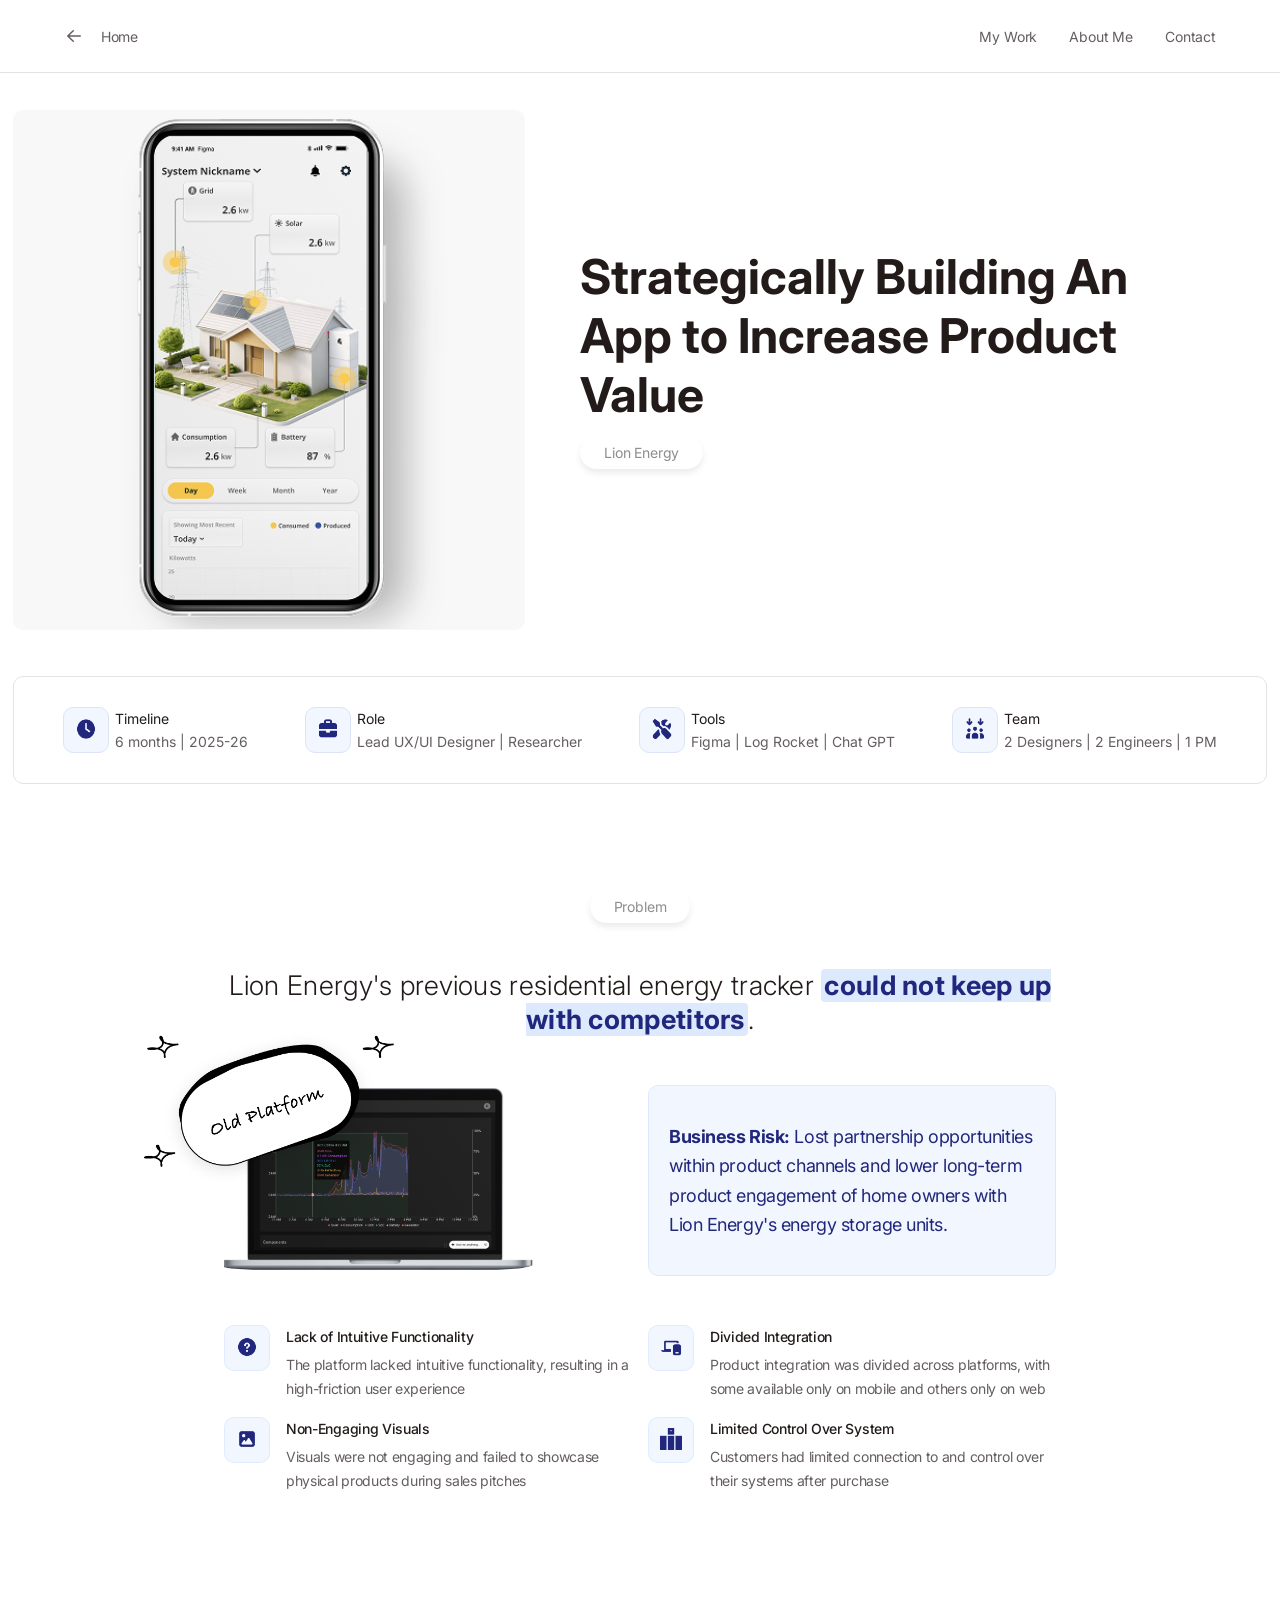
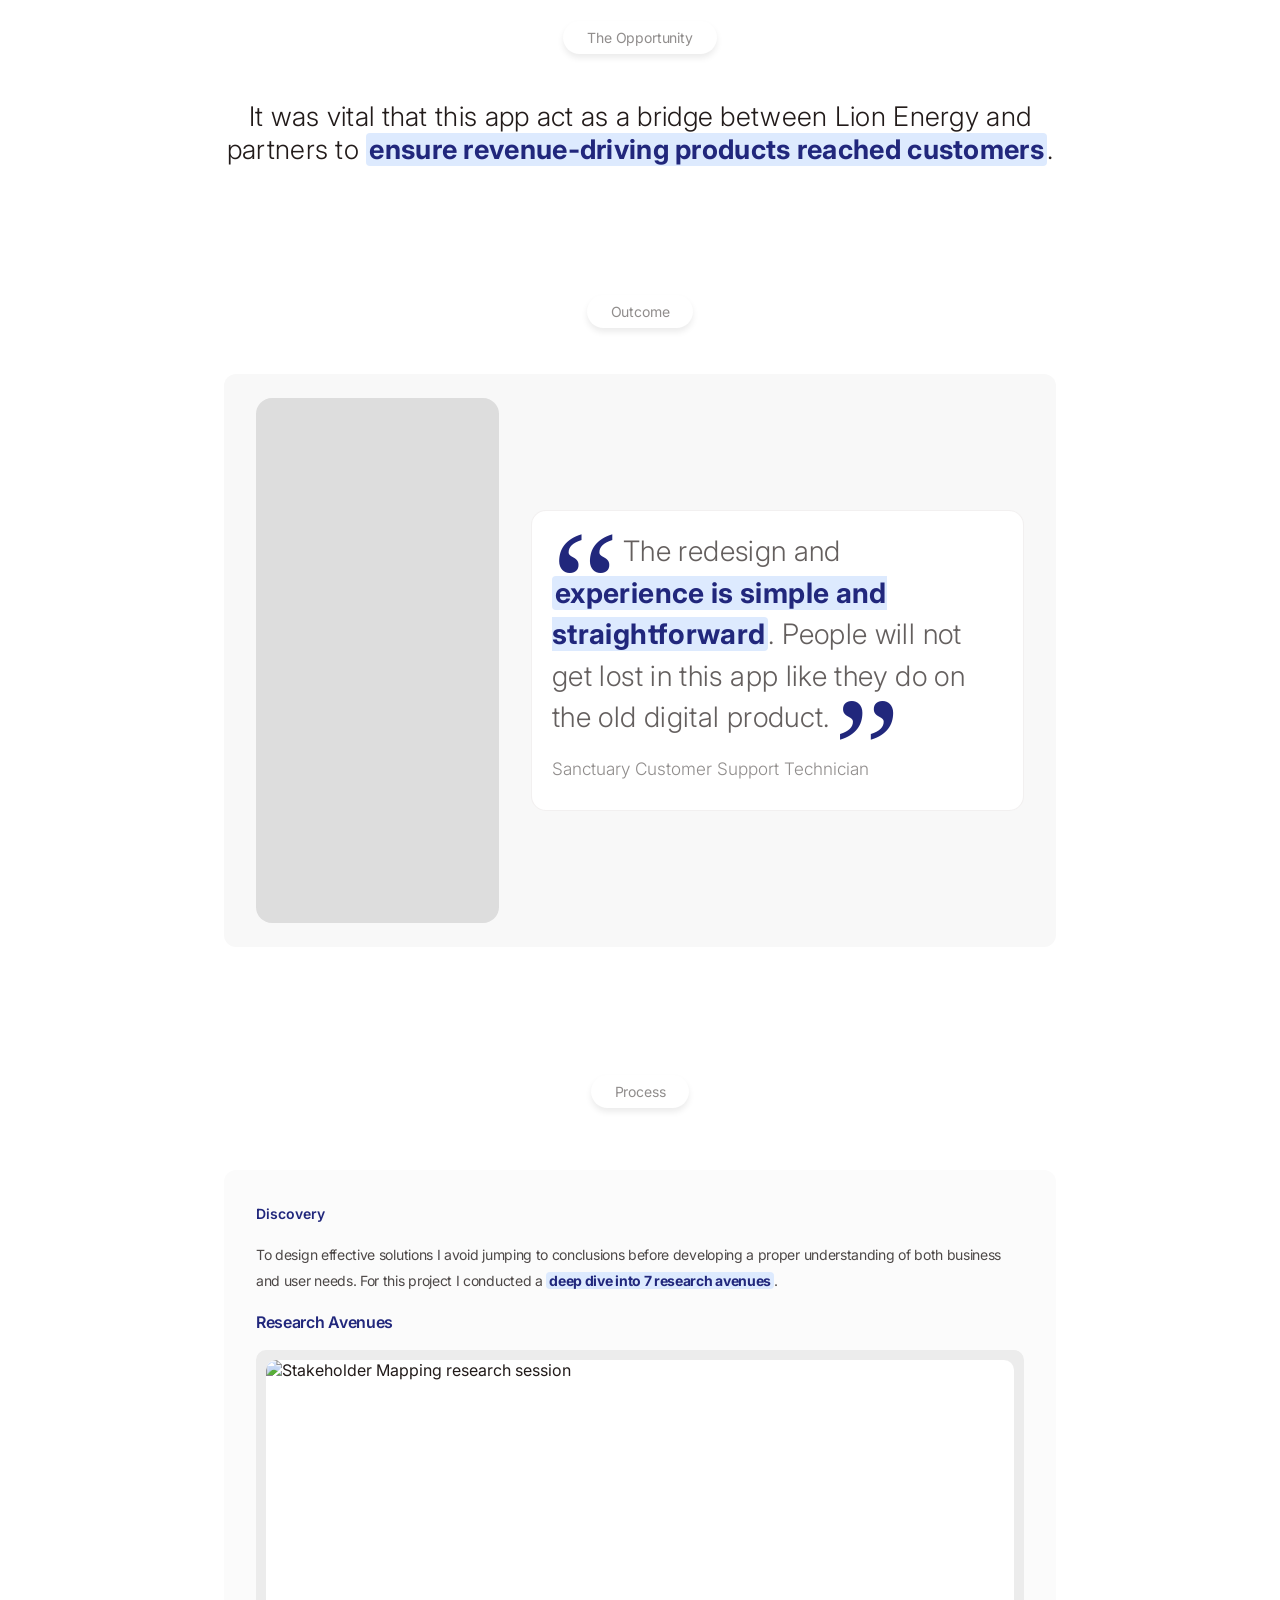
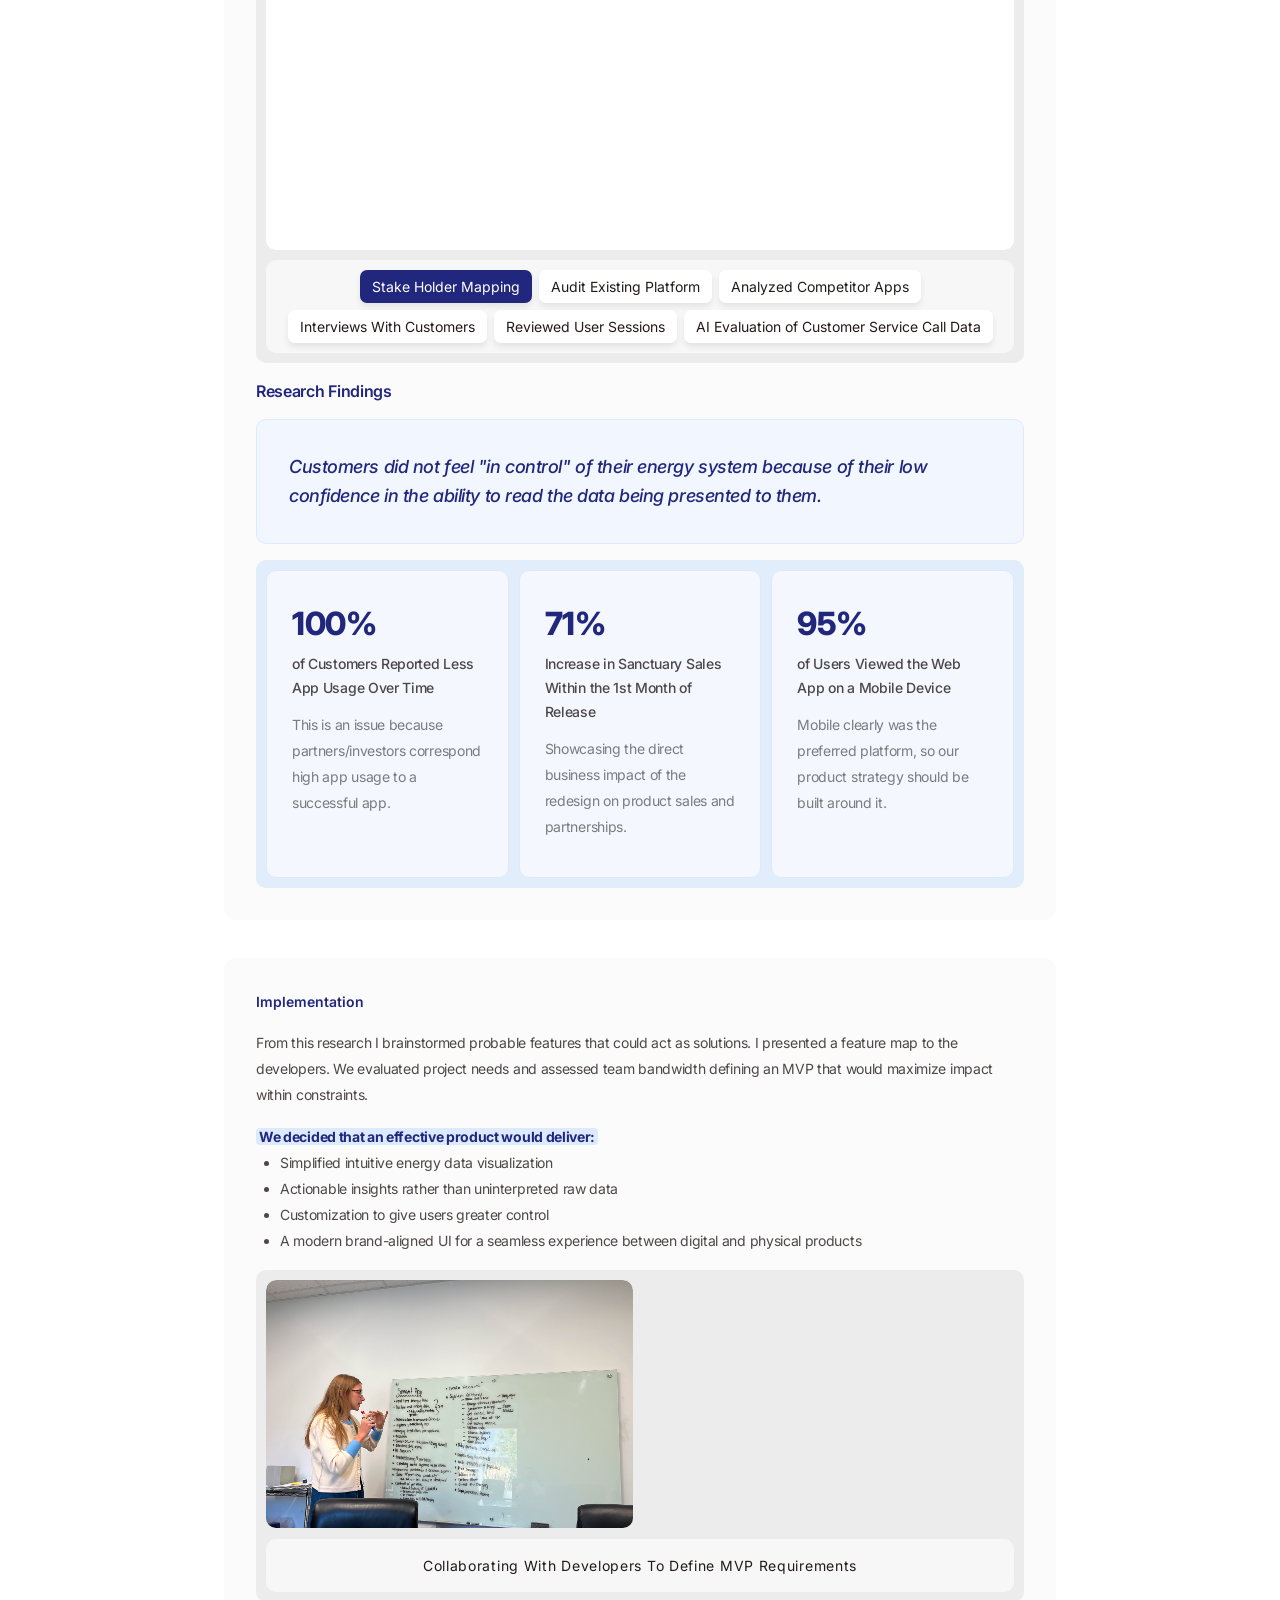
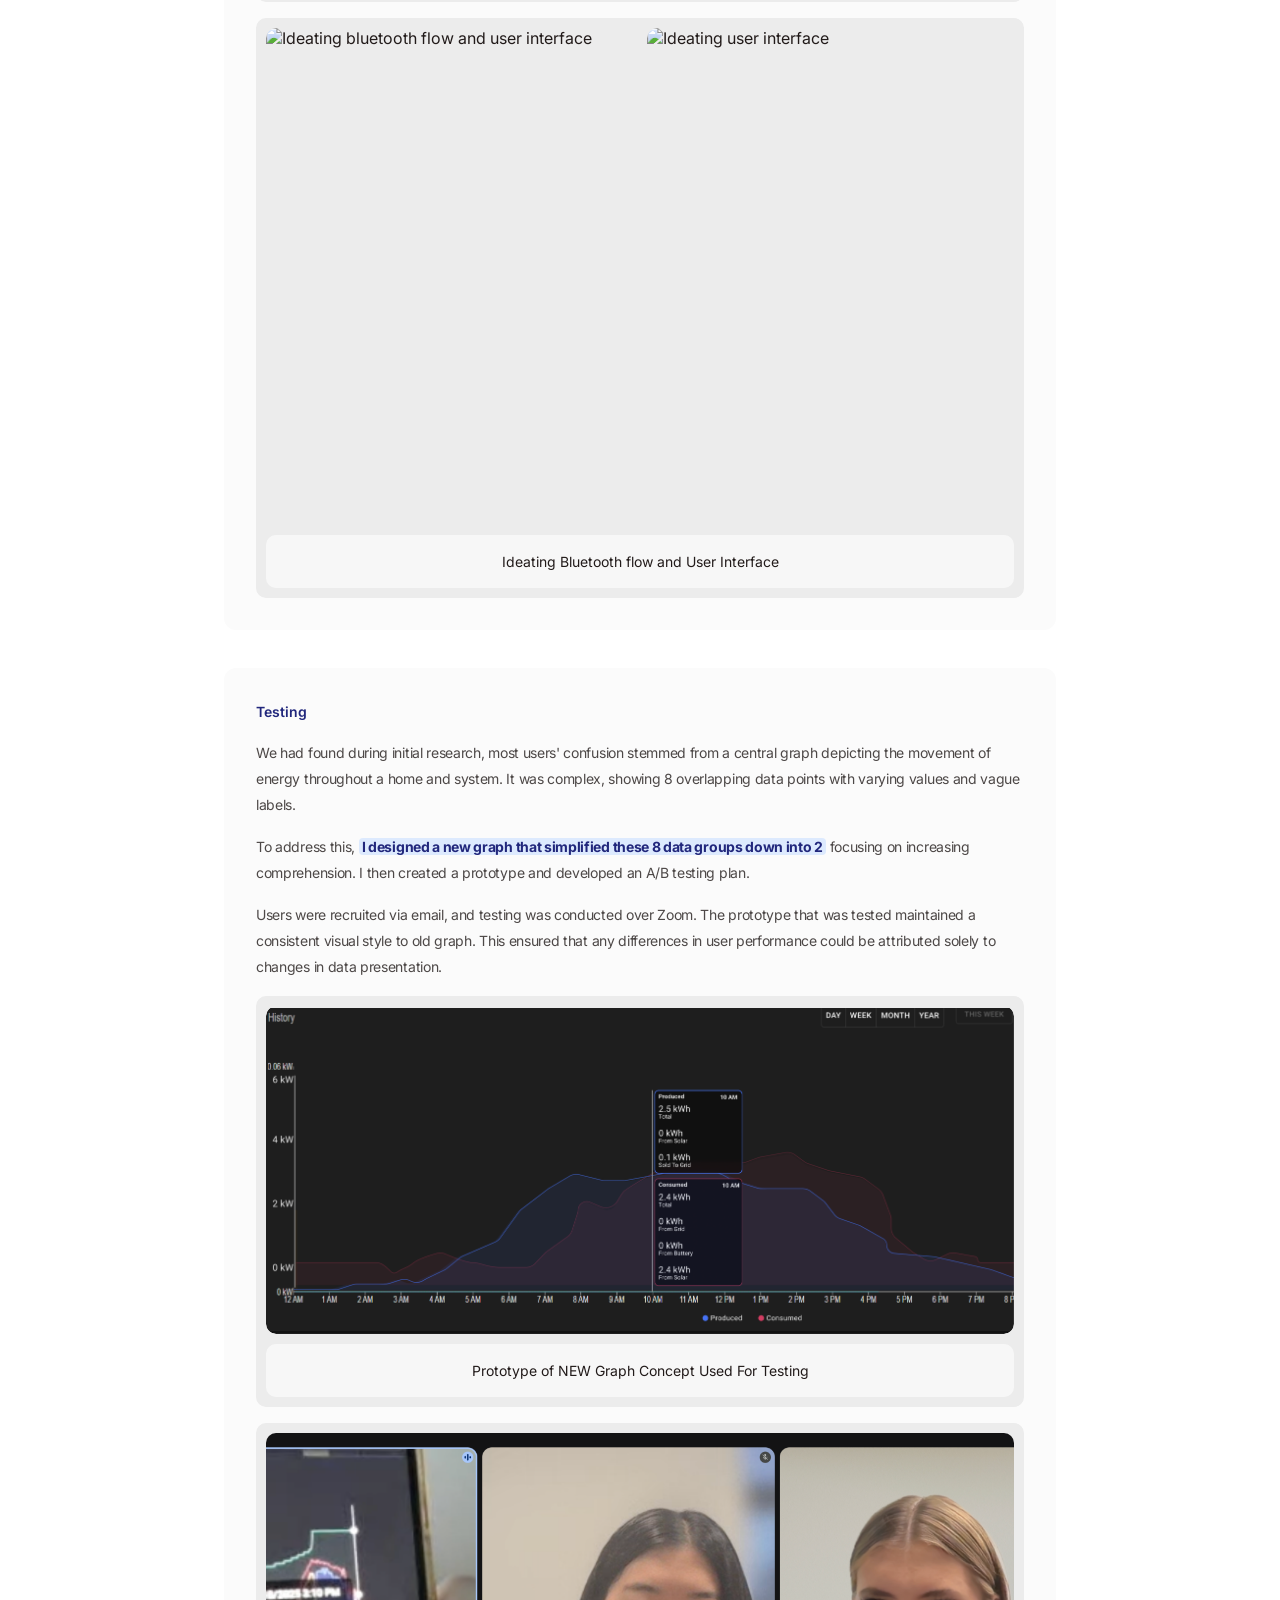
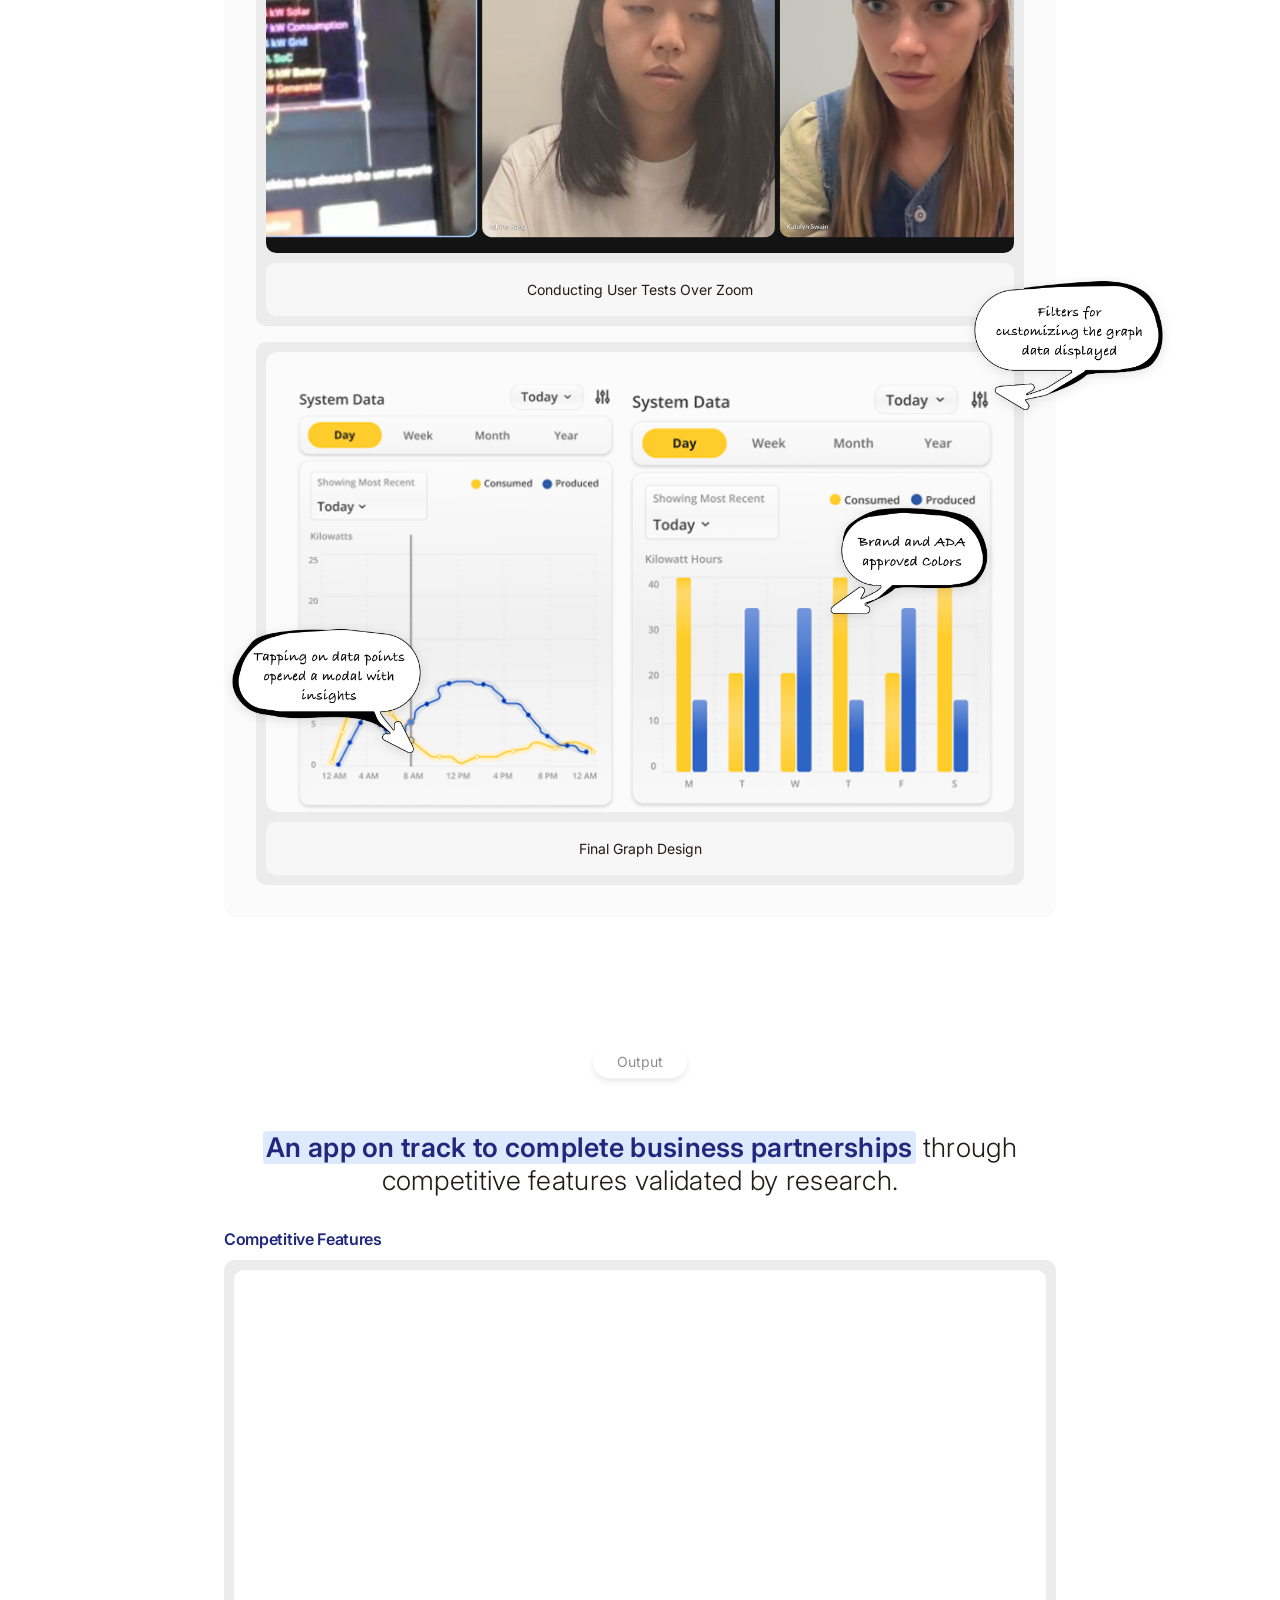
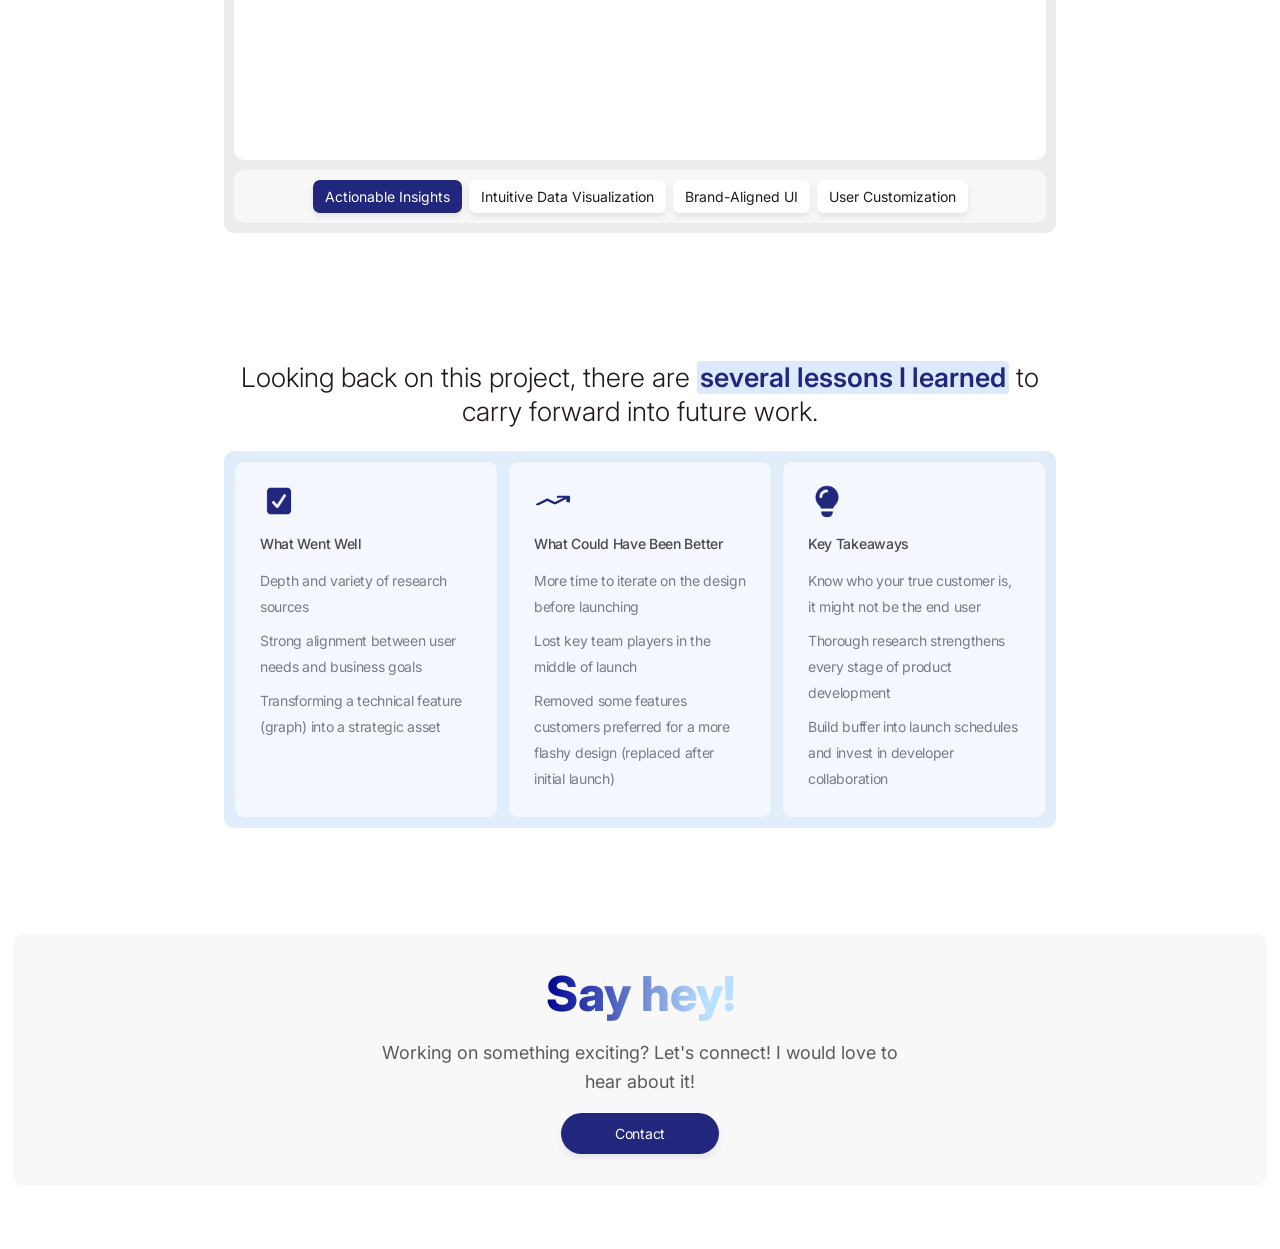
==== commit 9de4878f: "Replace Figma image URLs with local assets" ====
--- a/lion-energy.html
+++ b/lion-energy.html
@@ -870,7 +870,7 @@
       <div class="cs-two-col" style="position: relative;">
         <img src="assets/UX/Old Platfrom.png" alt="Old Platform annotation" style="position: absolute; top: -30px; left: -80px; width: 250px; pointer-events: none; z-index: 2;">
         <div class="cs-two-col__img" style="width: 402px; min-width: 402px;">
-          <img src="https://www.figma.com/api/mcp/asset/9d1d8a10-4607-45ed-8626-017160911353" alt="Old Lion Energy SmartSite platform" style="position: relative; left: -50px; width: calc(100% + 50px); height: 100%; object-fit: contain; object-position: left;">
+          <img src="assets/old-smart-site.png" alt="Old Lion Energy SmartSite platform" style="position: relative; left: -50px; width: calc(100% + 50px); height: 100%; object-fit: contain; object-position: left;">
         </div>
         <div class="cs-callout" style="padding: 20px; overflow: hidden;">
           <p style="font-size: 18px; font-weight: 400; line-height: 29.25px; letter-spacing: -0.4395px; color: #21277c; word-break: break-word;"><strong style="font-weight: 700;">Business Risk:</strong> Lost partnership opportunities within product channels and lower long-term product engagement of home owners with Lion Energy's energy storage units.</p>
@@ -967,22 +967,22 @@
         <div class="cs-picture" id="research-picture">
           <div class="cs-picture__img" style="height:490px;" id="research-img-wrap">
             <div class="cs-research-slide visible" data-index="0" style="width:100%;height:100%;position:absolute;inset:0;opacity:1;transition:opacity 0.3s;">
-              <img src="https://www.figma.com/api/mcp/asset/4d6c29f2-0b34-494c-9f79-1d8480370b76" alt="Stakeholder Mapping research session" style="width:100%;max-width:none;height:152.79%;object-fit:cover;border-radius:10px;position:absolute;top:-14.46%;left:0;">
+              <img src="assets/UX/IMG_6007 1.png" alt="Stakeholder Mapping research session" style="width:100%;height:100%;object-fit:cover;border-radius:10px;">
             </div>
             <div class="cs-research-slide" data-index="1" style="width:100%;height:100%;position:absolute;inset:0;opacity:0;transition:opacity 0.3s;background:#fff;border-radius:10px;">
-              <img src="https://www.figma.com/api/mcp/asset/38b4b610-5a07-48a1-a5cd-bf1ec78ff0ca" alt="Audit Existing Platform" style="width:100%;height:99.09%;object-fit:cover;border-radius:10px;position:absolute;top:-2.57%;left:0;">
+              <img src="assets/Audit Existing Platform.png" alt="Audit Existing Platform" style="width:100%;height:100%;object-fit:contain;border-radius:10px;background:#fff;">
             </div>
             <div class="cs-research-slide" data-index="2" style="width:100%;height:100%;position:absolute;inset:0;opacity:0;transition:opacity 0.3s;background:#fff;border-radius:10px;">
-              <img src="https://www.figma.com/api/mcp/asset/dd4b6d47-ab49-45dc-bed7-356ef869a40d" alt="Analyzed Competitor Apps" style="width:100%;height:100%;object-fit:contain;border-radius:10px;">
+              <img src="assets/Analyzed Competitor Apps.png" alt="Analyzed Competitor Apps" style="width:100%;height:100%;object-fit:contain;border-radius:10px;">
             </div>
             <div class="cs-research-slide" data-index="3" style="width:100%;height:100%;position:absolute;inset:0;opacity:0;transition:opacity 0.3s;">
-              <img src="https://www.figma.com/api/mcp/asset/58c9fc1a-d250-4431-b02a-be6c41c64311" alt="Interviews with Customers" style="width:145.2%;max-width:none;height:135.53%;object-fit:cover;border-radius:10px;position:absolute;top:-19.18%;left:-31.12%;">
+              <img src="assets/Interviews with Customers.png" alt="Interviews with Customers" style="width:100%;height:100%;object-fit:cover;border-radius:10px;object-position:-100px center;">
             </div>
             <div class="cs-research-slide" data-index="4" style="width:100%;height:100%;position:absolute;inset:0;opacity:0;transition:opacity 0.3s;">
-              <img src="https://www.figma.com/api/mcp/asset/233575b8-d456-482f-937c-e50d34e1570f" alt="Reviewed User Sessions" style="width:108.82%;max-width:none;height:101.58%;object-fit:cover;border-radius:10px;position:absolute;top:0;left:0;">
+              <img src="assets/Log Rocket.png" alt="Reviewed User Sessions" style="width:108.82%;max-width:none;height:101.58%;object-fit:cover;border-radius:10px;position:absolute;top:0;left:0;">
             </div>
             <div class="cs-research-slide" data-index="5" style="width:100%;height:100%;position:absolute;inset:0;opacity:0;transition:opacity 0.3s;">
-              <img src="https://www.figma.com/api/mcp/asset/70dc6c55-25f9-491e-8343-52351c1e5ce5" alt="AI Evaluation of Customer Service Call Data" style="width:108.82%;max-width:none;height:101.58%;object-fit:cover;border-radius:10px;position:absolute;top:0;left:-4.42%;">
+              <img src="assets/AI Evaluation.png" alt="AI Evaluation of Customer Service Call Data" style="width:108.82%;max-width:none;height:101.58%;object-fit:cover;border-radius:10px;position:absolute;top:0;left:-4.42%;">
             </div>
           </div>
           <div class="cs-picture__tabs" id="research-tabs">
@@ -1045,10 +1045,10 @@
         <div class="cs-img-block">
           <div class="cs-img-block__row">
             <div class="cs-img-block__img" style="flex:1 0 0; min-width:0; position:relative; border-radius:10px; overflow:hidden; aspect-ratio:686.72/465.01;">
-              <img src="https://www.figma.com/api/mcp/asset/4bc4fbed-400e-4412-a608-0324cea8540d" alt="Feature mapping document" style="position:absolute; top:0; left:0; width:100%; height:110.76%; max-width:none; object-fit:cover; border-radius:10px;">
+              <img src="assets/UX/leading meeting.png" alt="Feature mapping document" style="position:absolute; top:0; left:0; width:100%; height:110.76%; max-width:none; object-fit:cover; border-radius:10px;">
             </div>
             <div class="cs-img-block__img" style="flex:1 0 0; min-width:0; position:relative; border-radius:10px; overflow:hidden; aspect-ratio:685.24/466.15;">
-              <img src="https://www.figma.com/api/mcp/asset/33f9c384-b5a6-4020-87ce-dfd4baa7aeb0" alt="MVP scoping document" style="position:absolute; top:-31.05%; left:-19.49%; width:138.26%; height:163.12%; max-width:none; object-fit:cover; border-radius:10px;">
+              <img src="assets/implementation-mvp.png" alt="MVP scoping document" style="position:absolute; top:-31.05%; left:-19.49%; width:138.26%; height:163.12%; max-width:none; object-fit:cover; border-radius:10px;">
             </div>
           </div>
           <div class="cs-img-block__caption">
@@ -1060,10 +1060,10 @@
         <div class="cs-img-block">
           <div class="cs-img-block__row">
             <div class="cs-img-block__img">
-              <img src="https://www.figma.com/api/mcp/asset/541e75c0-0594-46fd-910a-4b23f6858a83" alt="Ideating bluetooth flow and user interface" style="height:497px; object-fit:cover;">
+              <img src="assets/UX/Ideating User Interface.png" alt="Ideating bluetooth flow and user interface" style="height:497px; object-fit:cover;">
             </div>
             <div class="cs-img-block__img">
-              <img src="https://www.figma.com/api/mcp/asset/f891b5c0-6510-4cef-a00c-907ef50cc64f" alt="Ideating user interface" style="height:497px; object-fit:cover;">
+              <img src="assets/UX/Ideating Bluetooth.png" alt="Ideating user interface" style="height:497px; object-fit:cover;">
             </div>
           </div>
           <div class="cs-img-block__caption">
@@ -1153,7 +1153,7 @@
               <video src="assets/Smart App Data (3).mp4" autoplay loop muted playsinline style="width:100%;height:100%;object-fit:contain;border-radius:10px;"></video>
             </div>
             <div class="cs-output-slide" data-index="2" style="width:100%;height:100%;position:absolute;inset:0;opacity:0;transition:opacity 0.3s;display:flex;align-items:center;justify-content:center;">
-              <img src="https://www.figma.com/api/mcp/asset/372e4aee-e001-4d64-8b97-d61783d11ba6" alt="Brand-Aligned UI" style="width:100%;height:100%;object-fit:contain;border-radius:10px;">
+              <img src="assets/ui-branding.jpg" alt="Brand-Aligned UI" style="width:100%;height:100%;object-fit:contain;border-radius:10px;">
             </div>
             <div class="cs-output-slide" data-index="3" style="width:100%;height:100%;position:absolute;inset:0;opacity:0;transition:opacity 0.3s;display:flex;align-items:center;justify-content:center;">
               <video src="assets/Onboarding.mp4" autoplay loop muted playsinline style="width:100%;height:100%;object-fit:contain;border-radius:10px;"></video>
